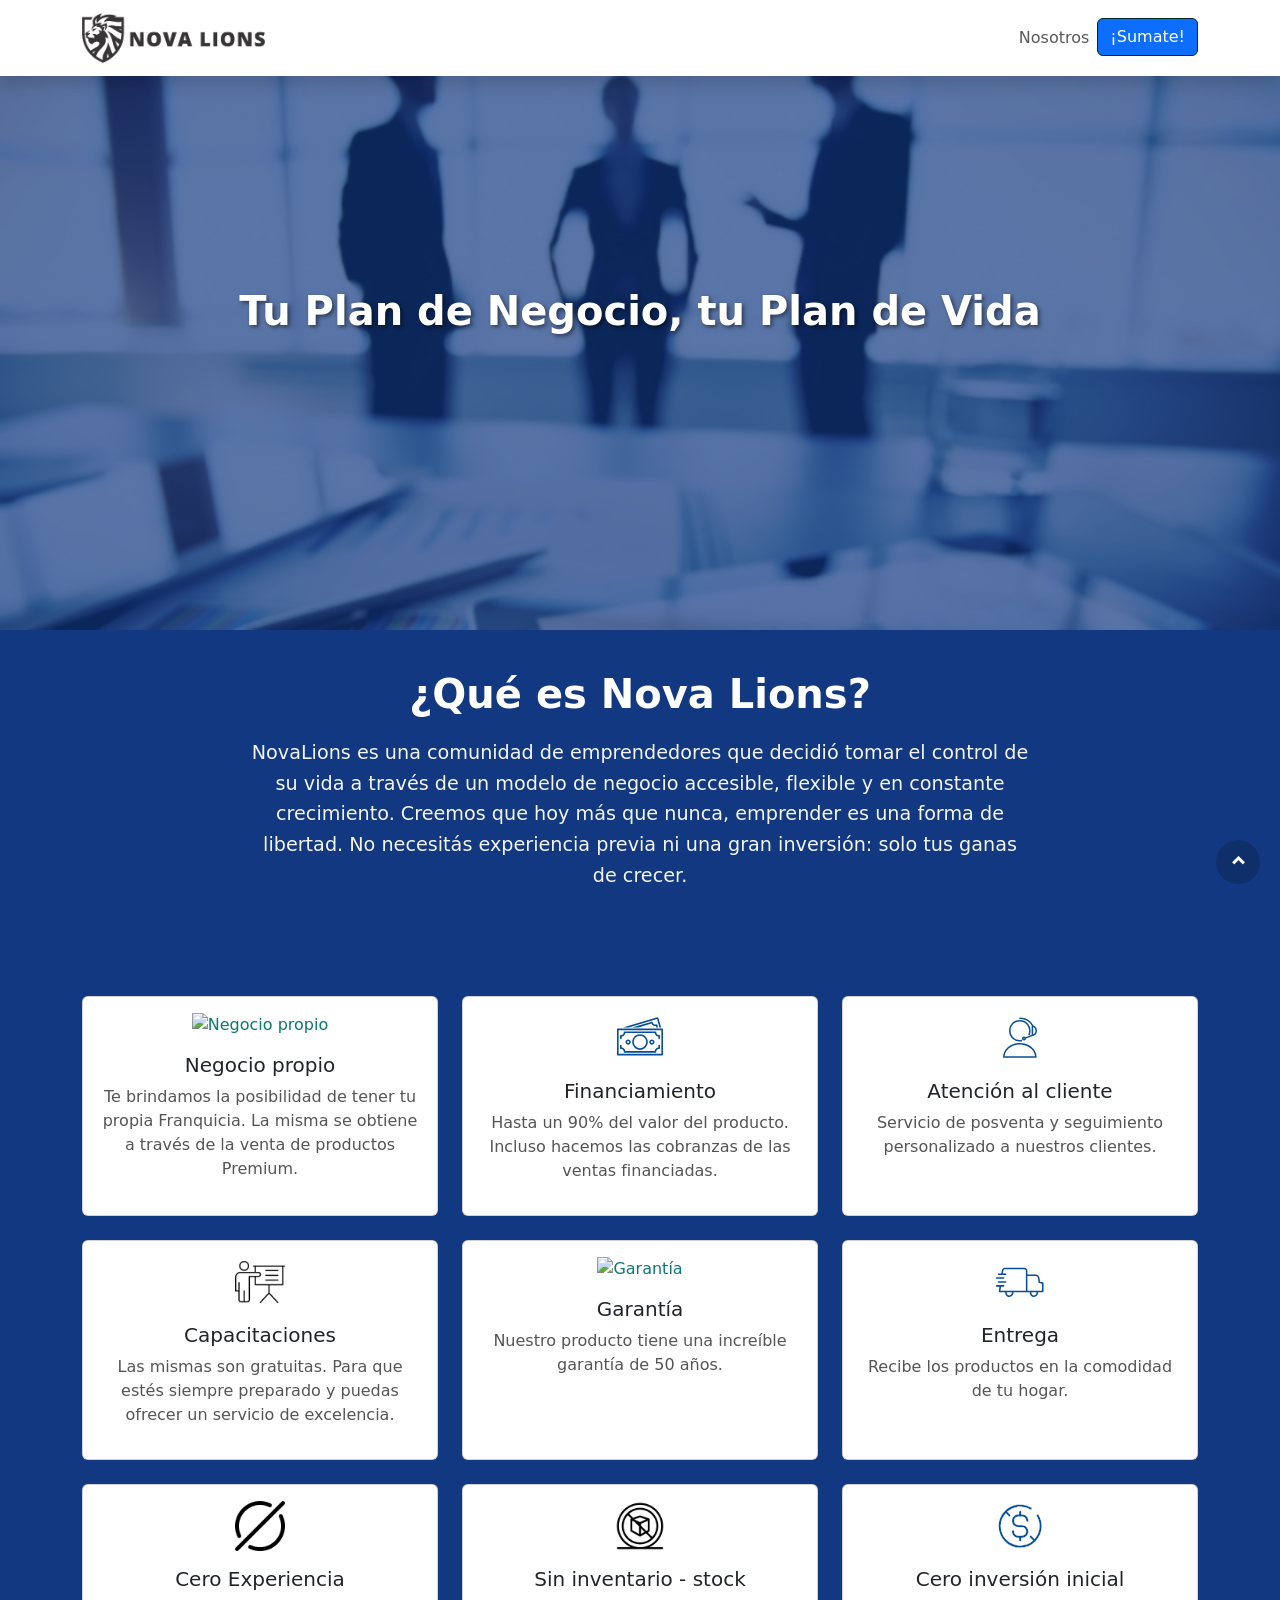
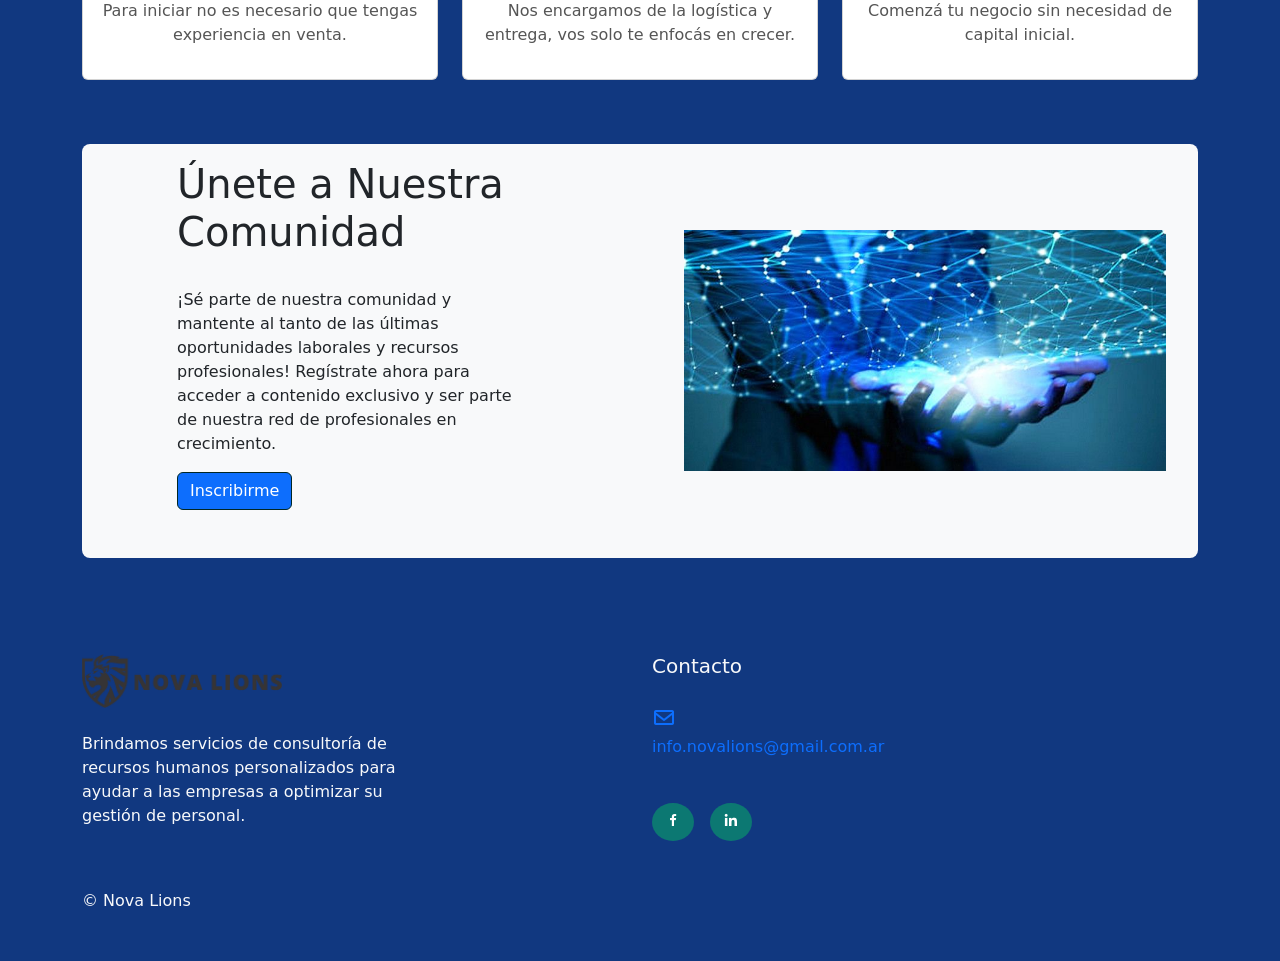
==== index.html @ 26b2f711 "corregimos errores" ====
<!DOCTYPE html>
<html lang="es">

<head>
    <meta charset="UTF-8">
    <meta name="viewport" content="width=device-width, initial-scale=1.0">
    <link rel="icon" type="image/x-icon" href="/img/pp.ico">
    <link rel="stylesheet" href="style.css">
    <link href="https://cdn.jsdelivr.net/npm/boxicons@2.1.1/css/boxicons.min.css" rel="stylesheet">
    <link href="https://cdn.jsdelivr.net/npm/bootstrap@5.0.2/dist/css/bootstrap.min.css" rel="stylesheet">
    <title>Nova Lions</title>
</head>

<body>
    <!-- Header -->
    <header class="masthead_index">
        <nav class="navbar navbar-expand-lg navbar-light shadow fixed-top">
            <div class="container">
                <a class="navbar-brand" href="#">
                    <img class="img_logo" src="/brand/logoNL.png" alt="Nova Lions Logo">
                </a>
                <button class="navbar-toggler" type="button" data-bs-toggle="collapse"
                    data-bs-target="#navbarResponsive">
                    <span class="navbar-toggler-icon"></span>
                </button>
                <div class="collapse navbar-collapse" id="navbarResponsive">
                    <ul class="navbar-nav ms-auto">
                        <li class="nav-item"><a class="nav-link" href="#nosotros">Nosotros</a></li>
                        <li class="nav-item "><a class="nav-l ink btn btn-primary" href="#contact">¡Sumate!</a></li>
                    </ul>
                </div>
            </div>
        </nav>
        <div class="container h-100">
            <div class="row h-100 align-items-center">
                <div class="col-12 text-center">
                    <h1 class="fw-bold">Tu Plan de Negocio, tu Plan de Vida</h1>
                </div>
            </div>
        </div>
    </header>

    <!-- Main Content -->
    <main>
        <!-- Sección informativa -->
   <section class="about-section">
    <div class="about-container">
      <h2>¿Qué es Nova Lions?</h2>
      <p>NovaLions es una comunidad de emprendedores que decidió tomar el control de su vida a través de un modelo de negocio accesible, flexible y en constante crecimiento. Creemos que hoy más que nunca, emprender es una forma de libertad. No necesitás experiencia previa ni una gran inversión: solo tus ganas de crecer.</p>
    </div>
  </section>

        <!-- Sección de 9 Cards -->
        <section id="cards" class="container py-5">
            <div class="row row-cols-1 row-cols-md-2 row-cols-lg-3 g-4">
                <!-- Card 1 -->
                <div class="col">
                    <div class="card h-100 text-center p-3">
                        <div class="card-icon mb-3">
                            <img src="/brand/icons/dueño_negocio.png" alt="Negocio propio" width="50" height="50">
                        </div>
                        <h3 class="card-title h5">Negocio propio</h3>
                        <p class="card-description">Te brindamos la posibilidad de tener tu propia Franquicia. La misma
                            se obtiene a través de la venta de productos Premium.</p>
                    </div>
                </div>
                <!-- Card 2 -->
                <div class="col">
                    <div class="card h-100 text-center p-3">
                        <div class="card-icon mb-3">
                            <img src="/brand/icons/financiamiento.svg" alt="Financiamiento" width="50" height="50">
                        </div>
                        <h3 class="card-title h5">Financiamiento</h3>
                        <p class="card-description">Hasta un 90% del valor del producto. Incluso hacemos las cobranzas
                            de las ventas financiadas.</p>
                    </div>
                </div>
                <!-- Card 3 -->
                <div class="col">
                    <div class="card h-100 text-center p-3">
                        <div class="card-icon mb-3">
                            <img src="/brand/icons/atencion_cliente.svg" alt="Atención al cliente" width="50"
                                height="50">
                        </div>
                        <h3 class="card-title h5">Atención al cliente</h3>
                        <p class="card-description">Servicio de posventa y seguimiento personalizado a nuestros
                            clientes.</p>
                    </div>
                </div>
                <!-- Card 4 -->
                <div class="col">
                    <div class="card h-100 text-center p-3">
                        <div class="card-icon mb-3">
                            <img src="/brand/icons/capacitaciones.png" alt="Capacitaciones" width="50" height="50">
                        </div>
                        <h3 class="card-title h5">Capacitaciones</h3>
                        <p class="card-description">Las mismas son gratuitas. Para que estés siempre preparado y puedas
                            ofrecer un servicio de excelencia.</p>
                    </div>
                </div>
                <!-- Card 5 -->
                <div class="col">
                    <div class="card h-100 text-center p-3">
                        <div class="card-icon mb-3">
                            <img src="/brand/icons/garantia.png" alt="Garantía" width="50" height="50">
                        </div>
                        <h3 class="card-title h5">Garantía</h3>
                        <p class="card-description">Nuestro producto tiene una increíble garantía de 50 años.</p>
                    </div>
                </div>
                <!-- Card 6 -->
                <div class="col">
                    <div class="card h-100 text-center p-3">
                        <div class="card-icon mb-3">
                            <img src="/brand/icons/entrega_cliente.svg" alt="Entrega" width="50" height="50">
                        </div>
                        <h3 class="card-title h5">Entrega</h3>
                        <p class="card-description">Recibe los productos en la comodidad de tu hogar.</p>
                    </div>
                </div>
                <!-- Card 7 -->
                <div class="col">
                    <div class="card h-100 text-center p-3">
                        <div class="card-icon mb-3">
                            <img src="/brand/icons/cero_experiencia.png" alt="Cero Experiencia" width="50" height="50">
                        </div>
                        <h3 class="card-title h5">Cero Experiencia</h3>
                        <p class="card-description">Para iniciar no es necesario que tengas experiencia en venta.</p>
                    </div>
                </div>
                <!-- Card 8 -->
                <div class="col">
                    <div class="card h-100 text-center p-3">
                        <div class="card-icon mb-3">
                            <img src="/brand/icons/cero_inventario.png" alt="Sin inventario - stock" width="50"
                                height="50">
                        </div>
                        <h3 class="card-title h5">Sin inventario - stock</h3>
                        <p class="card-description">Nos encargamos de la logística y entrega, vos solo te enfocás en
                            crecer.</p>
                    </div>
                </div>
                <!-- Card 9 -->
                <div class="col">
                    <div class="card h-100 text-center p-3">
                        <div class="card-icon mb-3">
                            <img src="/brand/icons/cero_inversion.svg" alt="Cero inversión inicial" width="50"
                                height="50">
                        </div>
                        <h3 class="card-title h5">Cero inversión inicial</h3>
                        <p class="card-description">Comenzá tu negocio sin necesidad de capital inicial.</p>
                    </div>
                </div>
            </div>
        </section>

        <!-- Sección Candidatos -->
        <section id="candidatos" class="container pt-3 mb-1 mb-md-3 mb-lg-4">
            <div class="bg-light rounded-3 overflow-hidden">
                <div class="row align-items-center">
                    <div class="col-xl-4 col-md-5 offset-lg-1">
                        <div class="pt-3 pb-3 pb-md-5 px-4 px-lg-0 text-center text-md-start">
                            <h2 class="h1 pb-3 pb-sm-4">Únete a Nuestra Comunidad</h2>
                            <p class="mb-3">¡Sé parte de nuestra comunidad y mantente al tanto de las últimas
                                oportunidades laborales y recursos profesionales! Regístrate ahora para acceder a
                                contenido exclusivo y ser parte de nuestra red de profesionales en crecimiento.</p>
                            <a href="candidatos.html" class="btn btn-primary">Inscribirme</a>
                        </div>
                    </div>
                    <div class="col-lg-6 col-md-7 offset-xl-1">
                        <div
                            class="position-relative d-flex flex-column align-items-center justify-content-center h-100">
                            <img src="/brand/hero.jpg" class="pt-3 pt-lg-0 img-fluid" width="482" alt="Illustration">
                        </div>
                    </div>
                </div>
            </div>
        </section>


    </main>

    <!-- Footer -->
    <footer class="footer py-5">
        <div class="container pt-2 pt-sm-4">
            <div class="row">
                <div class="col-md-6 col-lg-5 col-xl-4 pb-2 pb-sm-3 pb-md-0 mb-4 mb-md-0">
                    <div class="navbar-brand text-light p-0 me-0 mb-3 mb-lg-4">
                        <img src="/brand/logoNL.png" width="200" alt="People Pro Logo">
                    </div>
                    <p class="text-light mb-0">Brindamos servicios de consultoría de recursos humanos personalizados
                        para ayudar a las empresas a optimizar su gestión de personal.</p>
                </div>
                <div class="col-md-6 col-xxl-5 offset-lg-1 offset-xl-2 offset-xxl-3">
                    <div class="row row-cols-1 row-cols-sm-2">
                        <div class="col pb-2 pb-sm-0 mb-4 mb-sm-0">
                            <h3 id="contact" class="h5 pb-1 pb-sm-2 pb-lg-3 text-light">Contacto</h3>
                            <ul class="nav flex-column mb-3">
                                <li>
                                    <a href="mailto:contact@peoplepro.com.ar"
                                        class="nav-link fs-lg fw-normal px-0 py-1">
                                        <i class="bx bx-envelope fs-4 me-2"></i>
                                        info.novalions@gmail.com.ar
                                    </a>
                                </li>
                            </ul>
                            <div class="d-flex pt-2 pt-sm-3 pt-md-4">
                                <a href="https://www.instagram.com/peopleprohr/"
                                    class="btn btn-icon btn-social-media rounded-circle me-3">
                                    <i class="bx bxl-facebook"></i>
                                </a>
                                <a href="#" class="btn btn-icon btn-social-media rounded-circle me-3">
                                    <i class="bx bxl-linkedin"></i>
                                </a>
                            </div>
                        </div>
                    </div>
                </div>
            </div>
            <p class="nav d-block fs-sm pt-5 mb-0">
                <span class="text-light opacity-60">&copy; Nova Lions</span>
            </p>
        </div>
    </footer>

    <!-- Scripts -->
    <script src="https://cdn.jsdelivr.net/npm/bootstrap@5.0.2/dist/js/bootstrap.bundle.min.js"></script>
    <script src="/js/scroll-top-button.js"></script>

    <!-- Back to top button -->
    <a href="#top" class="btn-scroll-top" data-scroll>
        <span class="btn-scroll-top-tooltip text-muted fs-sm me-2">Top</span>
        <i class="btn-scroll-top-icon bx bx-chevron-up"></i>
    </a>
</body>

</html>
---- style.css ----
html, body {
  background-color: #113880 !important;
}

.navbar {
  background-color: #ffffff;
}

.img_logo {
  height: 50px;
}

.masthead_index {
  height: 70vh;
  min-height: 500px;
  color: white;
  background-image: url('/brand/hero_v2.jpg'); /* Ruta de tu imagen de fondo */
  background-size: cover;
  background-position: top;
  background-repeat: no-repeat;
  position: relative; /* Necesario para el pseudo-elemento */
}

/* Superposición oscura */
.masthead_index::before {
  content: "";
  position: absolute;
  top: 0;
  left: 0;
  width: 100%;
  height: 100%;
  background-color: #113880b0; /* Negro con 50% de opacidad */
  
}

/* Asegurar que el contenido esté por encima de la superposición */
.masthead_index .container {
  position: relative;
  z-index: 1; /* Coloca el contenido por encima de la superposición */
}

/* Ajustar el color del texto para que resalte más */
.masthead_index h1 {
  color: white;
  text-shadow: 2px 2px 4px rgba(0, 0, 0, 0.5); /* Sombra para mejorar la legibilidad */
}


/* Estilos para la sección "¿Qué es Nova Lions?" */
.about-section {
  background-color: #113880; /* Fondo azul oscuro */
  padding: 30px 0; /* Espaciado interno */
  color: white; /* Color del texto */
}

.about-container {
  max-width: 800px; /* Ancho máximo del contenedor */
  margin: 0 auto; /* Centrar el contenedor */
  padding: 10px;
  text-align: center; /* Texto centrado */
}

.about-container h2 {
  font-size: 2.5rem; /* Tamaño del título */
  font-weight: bold; /* Negrita */
  margin-bottom: 20px; /* Espacio debajo del título */
  color: #ffffff; /* Color dorado para el título */
}

.about-container p {
  font-size: 1.2rem; /* Tamaño del párrafo */
  line-height: 1.6; /* Espaciado entre líneas */
  color: #F5F5F5; /* Color gris claro para el texto */
}

/* Efecto hover para resaltar la sección */
.about-section:hover {
  background-color: #0a214d; /* Cambio de color al pasar el mouse */
  transition: background-color 0.3s ease; /* Transición suave */
}






.bg-color-page {
  background-color: #002725;
}

/* Estilos adicionales para las cards */
.card {
  border: 1px solid #ddd;
  border-radius: 10px;
  transition: transform 0.3s ease, box-shadow 0.3s ease;
}

.card:hover {
  transform: translateY(-5px);
  box-shadow: 0 4px 8px rgba(0, 0, 0, 0.1);
}

.card-icon {
  color: #0C7872; /* Color del ícono */
}

.card-title {
  color: #113880; /* Color del título */
  font-weight: bold;
}

.card-description {
  color: #555; /* Color del texto */
}


.btn-primary {
  color: #fff;
  border-color: #002725 !important;
}

.btn-primary:focus, .btn-primary.focus {
  outline: 0;
  box-shadow: 0 0 5px #002725 !important;
}

@media (max-width: 500px) {
  .img_logo {
      height: 40px;
  }
}

.iframe-container {
  position: relative;
  width: 100%;
  height: 0;
  padding-bottom: 120.0%;
  overflow: hidden;
}

.iframe-container iframe {
  position: absolute;
  top: 0;
  left: 0;
  width: 100%;
  height: 100%;
  border: 0;
}

.btn-social-media {
  background-color: #0C7872 !important;
  color: #fff !important;
}

.btn-scroll-top {
  --si-btn-scroll-top-size: 2.75rem;
  --si-btn-scroll-top-border-radius: 50%;
  --si-btn-scroll-top-color: #fff;
  --si-btn-scroll-top-hover-color: #fff;
  --si-btn-scroll-top-bg: rgba(11, 15, 25, 0.2);
  --si-btn-scroll-top-hover-bg: rgba(11, 15, 25, 0.4);
  --si-btn-scroll-top-icon-size: 1.5rem;
  position: fixed;
  display: flex;
  align-items: center;
  justify-content: center;
  right: 1.25rem;
  bottom: 1rem;
  width: var(--si-btn-scroll-top-size);
  height: var(--si-btn-scroll-top-size);
  transition: bottom 400ms cubic-bezier(0.68, -0.55, 0.265, 1.55), opacity 0.3s, background-color 0.25s ease-in-out;
  border-radius: var(--si-btn-scroll-top-border-radius);
  background-color: var(--si-btn-scroll-top-bg);
  color: var(--si-btn-scroll-top-color);
  text-decoration: none;
  opacity: 1;
  z-index: 1030;
}

.btn-scroll-top > .btn-scroll-top-icon {
  font-size: var(--si-btn-scroll-top-icon-size);
  font-weight: bold;
}

.btn-scroll-top .btn-scroll-top-tooltip {
  position: absolute;
  top: 50%;
  right: 100%;
  transform: translateY(-50%);
  transition: opacity 0.25s ease-in-out, visibility 0.25s ease-in-out;
  visibility: hidden;
  opacity: 0;
}

.btn-scroll-top:hover {
  background-color: var(--si-btn-scroll-top-hover-bg);
  color: var(--si-btn-scroll-top-hover-color);
}

@media (max-width: 499.98px) {
  .btn-scroll-top {
      width: calc(var(--si-btn-scroll-top-size) * 0.8);
      height: calc(var(--si-btn-scroll-top-size) * 0.8);
      right: 1rem;
  }
  .btn-scroll-top.show {
      bottom: 1rem;
  }
}
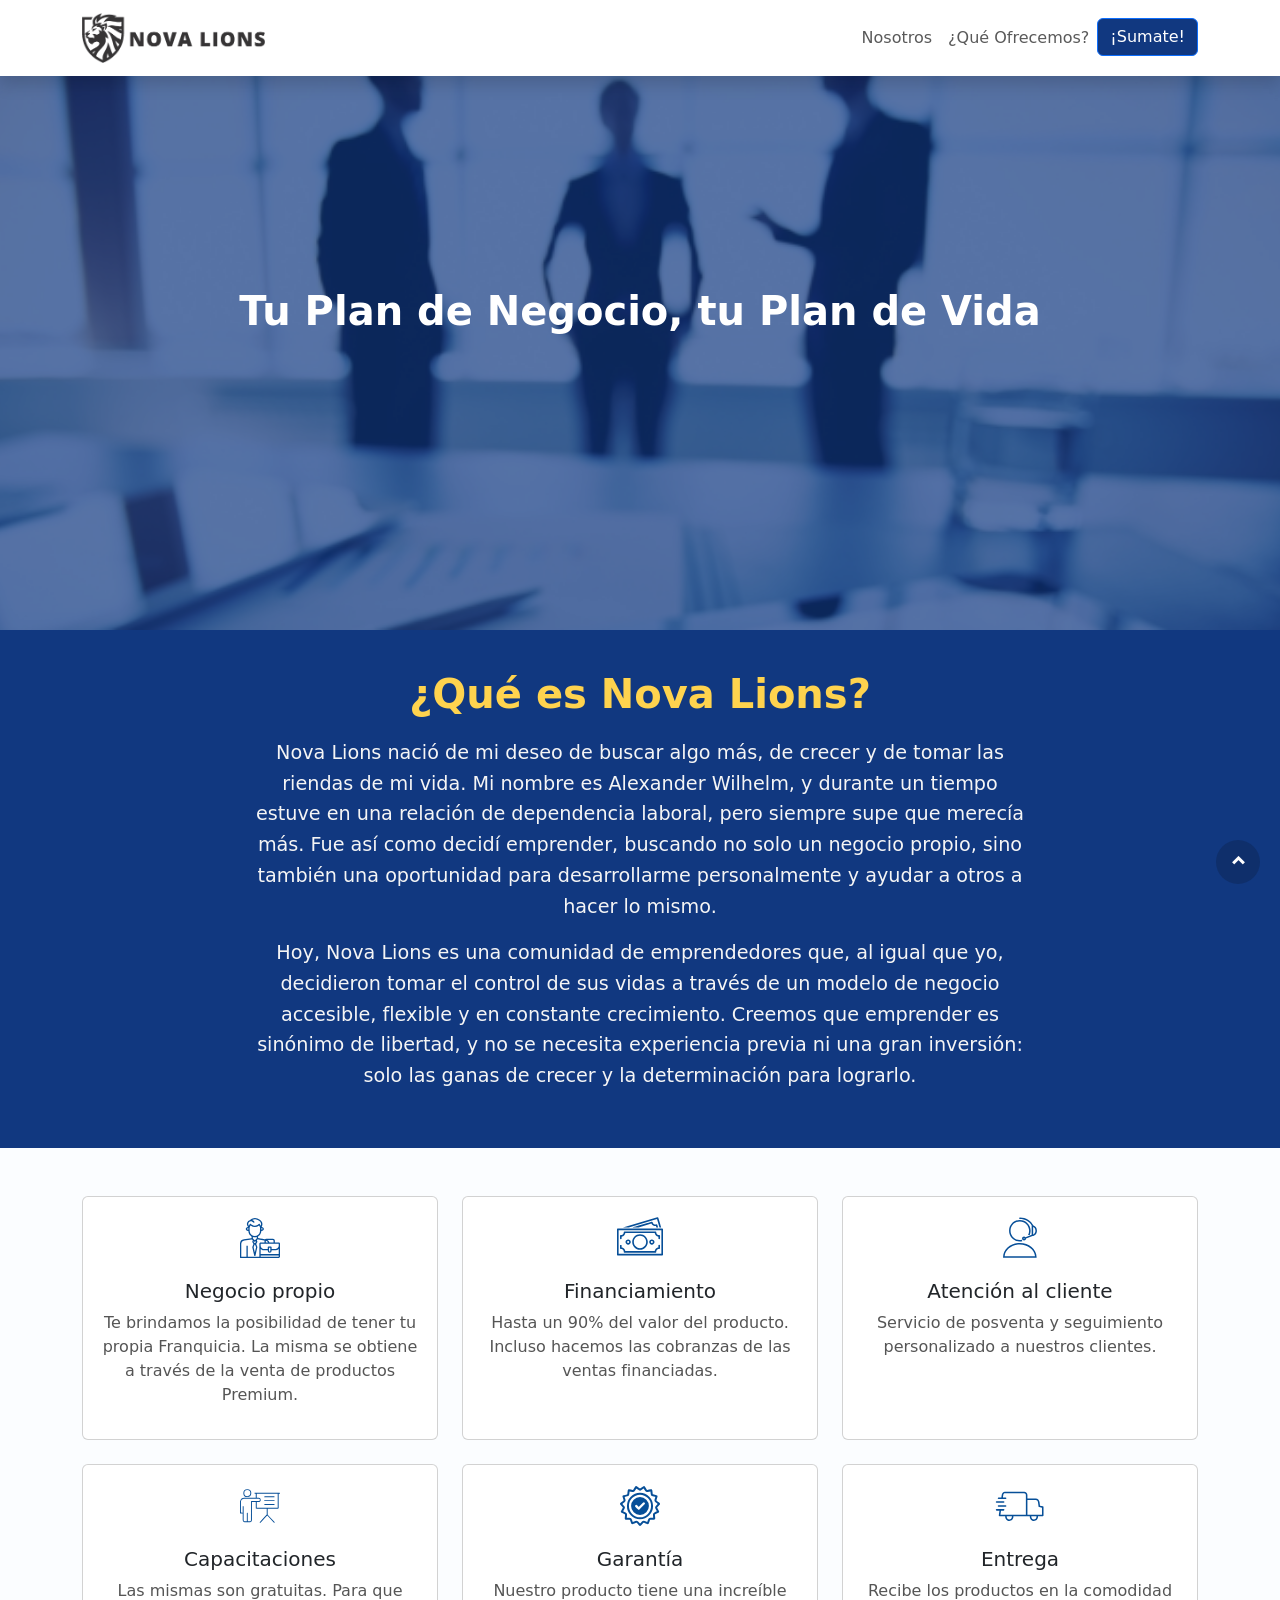
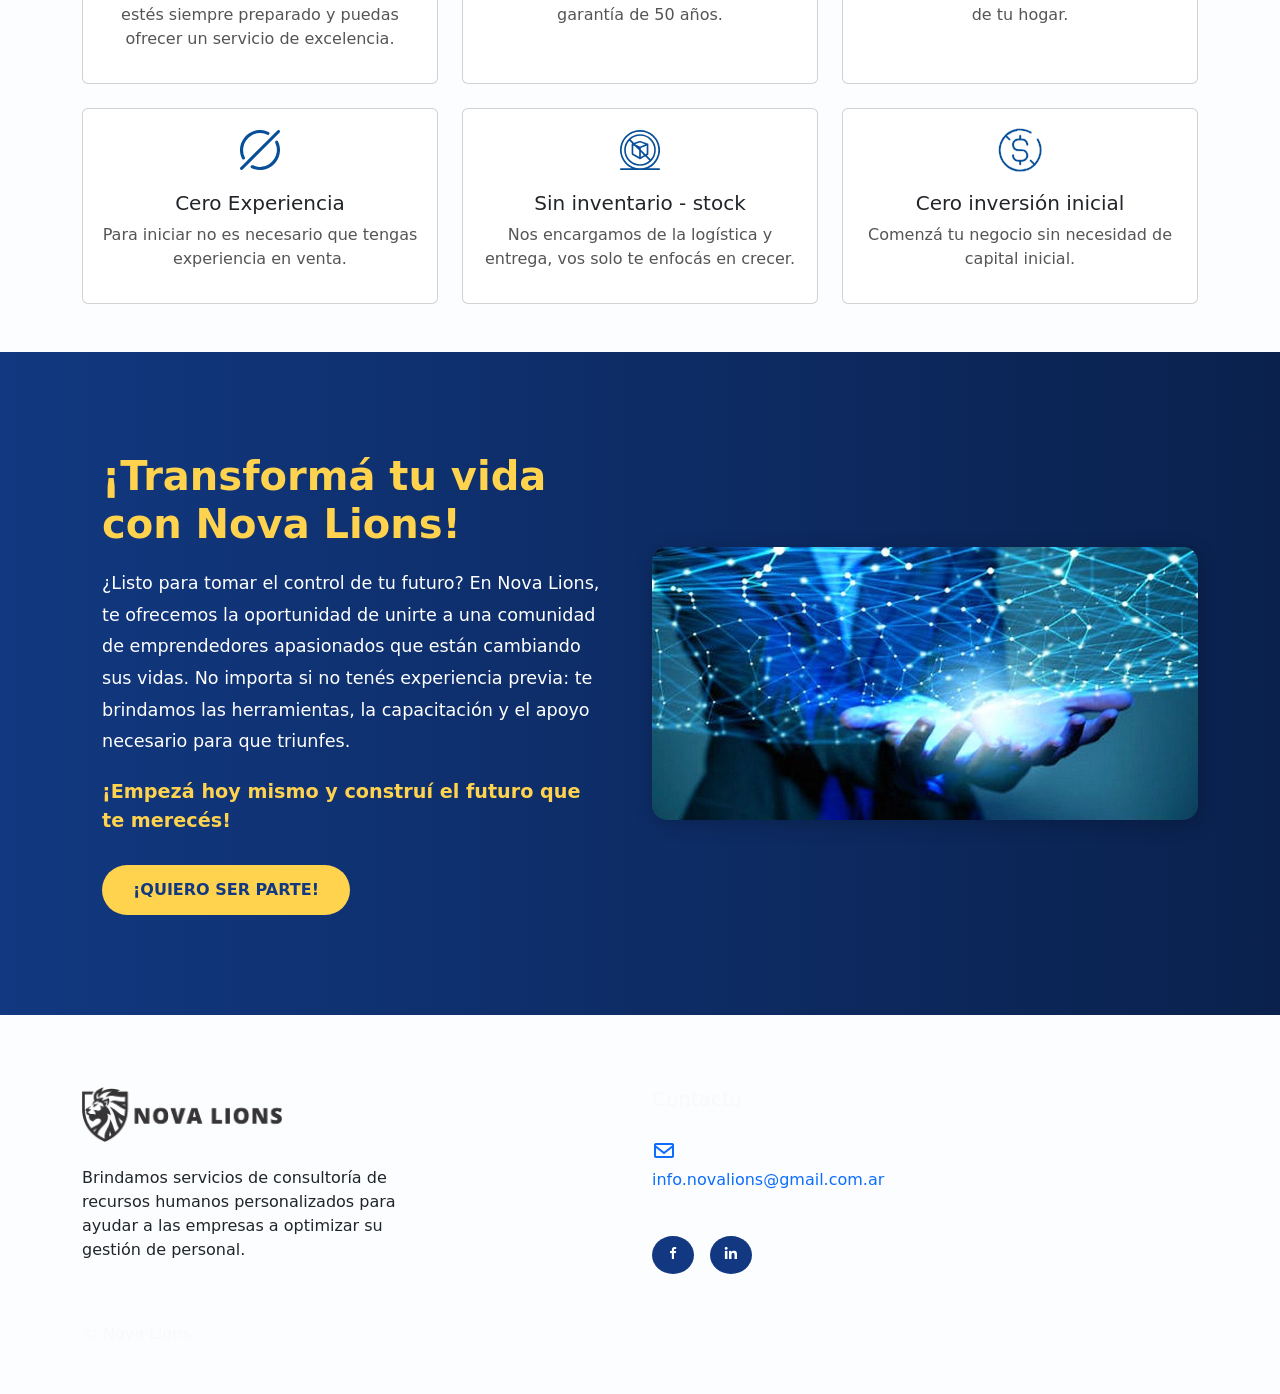
==== commit bfe92082: "corregimos iconos y codigo" ====
--- a/index.html
+++ b/index.html
@@ -4,7 +4,7 @@
 <head>
     <meta charset="UTF-8">
     <meta name="viewport" content="width=device-width, initial-scale=1.0">
-    <link rel="icon" type="image/x-icon" href="/img/pp.ico">
+    <link rel="icon" type="image/x-icon" href="brand/novalions.ico">
     <link rel="stylesheet" href="style.css">
     <link href="https://cdn.jsdelivr.net/npm/boxicons@2.1.1/css/boxicons.min.css" rel="stylesheet">
     <link href="https://cdn.jsdelivr.net/npm/bootstrap@5.0.2/dist/css/bootstrap.min.css" rel="stylesheet">
@@ -17,7 +17,7 @@
         <nav class="navbar navbar-expand-lg navbar-light shadow fixed-top">
             <div class="container">
                 <a class="navbar-brand" href="#">
-                    <img class="img_logo" src="/brand/logoNL.png" alt="Nova Lions Logo">
+                    <img class="img_logo" src="brand/logoNL.png" alt="Nova Lions Logo">
                 </a>
                 <button class="navbar-toggler" type="button" data-bs-toggle="collapse"
                     data-bs-target="#navbarResponsive">
@@ -26,7 +26,8 @@
                 <div class="collapse navbar-collapse" id="navbarResponsive">
                     <ul class="navbar-nav ms-auto">
                         <li class="nav-item"><a class="nav-link" href="#nosotros">Nosotros</a></li>
-                        <li class="nav-item "><a class="nav-l ink btn btn-primary" href="#contact">¡Sumate!</a></li>
+                        <li class="nav-item"><a class="nav-link" href="#cards">¿Qué Ofrecemos?</a></li>
+                        <li class="nav-item "><a class="nav-l ink btn btn-primary" href="#candidatos">¡Sumate!</a></li>
                     </ul>
                 </div>
             </div>
@@ -43,12 +44,19 @@
     <!-- Main Content -->
     <main>
         <!-- Sección informativa -->
-   <section class="about-section">
-    <div class="about-container">
-      <h2>¿Qué es Nova Lions?</h2>
-      <p>NovaLions es una comunidad de emprendedores que decidió tomar el control de su vida a través de un modelo de negocio accesible, flexible y en constante crecimiento. Creemos que hoy más que nunca, emprender es una forma de libertad. No necesitás experiencia previa ni una gran inversión: solo tus ganas de crecer.</p>
-    </div>
-  </section>
+        <section id="nosotros" class="about-section">
+            <div class="about-container">
+                <h2>¿Qué es Nova Lions?</h2>
+                <p>Nova Lions nació de mi deseo de buscar algo más, de crecer y de tomar las riendas de mi vida. Mi
+                    nombre es Alexander Wilhelm, y durante un tiempo estuve en una relación de dependencia laboral, pero
+                    siempre supe que merecía más. Fue así como decidí emprender, buscando no solo un negocio propio,
+                    sino también una oportunidad para desarrollarme personalmente y ayudar a otros a hacer lo mismo.</p>
+                <p>Hoy, Nova Lions es una comunidad de emprendedores que, al igual que yo, decidieron tomar el control
+                    de sus vidas a través de un modelo de negocio accesible, flexible y en constante crecimiento.
+                    Creemos que emprender es sinónimo de libertad, y no se necesita experiencia previa ni una gran
+                    inversión: solo las ganas de crecer y la determinación para lograrlo.</p>
+            </div>
+        </section>
 
         <!-- Sección de 9 Cards -->
         <section id="cards" class="container py-5">
@@ -57,7 +65,7 @@
                 <div class="col">
                     <div class="card h-100 text-center p-3">
                         <div class="card-icon mb-3">
-                            <img src="/brand/icons/dueño_negocio.png" alt="Negocio propio" width="50" height="50">
+                            <img src="brand/icons/dueño_negocio.svg" alt="Negocio propio" width="50" height="50">
                         </div>
                         <h3 class="card-title h5">Negocio propio</h3>
                         <p class="card-description">Te brindamos la posibilidad de tener tu propia Franquicia. La misma
@@ -68,7 +76,7 @@
                 <div class="col">
                     <div class="card h-100 text-center p-3">
                         <div class="card-icon mb-3">
-                            <img src="/brand/icons/financiamiento.svg" alt="Financiamiento" width="50" height="50">
+                            <img src="brand/icons/financiamiento.svg" alt="Financiamiento" width="50" height="50">
                         </div>
                         <h3 class="card-title h5">Financiamiento</h3>
                         <p class="card-description">Hasta un 90% del valor del producto. Incluso hacemos las cobranzas
@@ -79,7 +87,7 @@
                 <div class="col">
                     <div class="card h-100 text-center p-3">
                         <div class="card-icon mb-3">
-                            <img src="/brand/icons/atencion_cliente.svg" alt="Atención al cliente" width="50"
+                            <img src="brand/icons/atencion_cliente.svg" alt="Atención al cliente" width="50"
                                 height="50">
                         </div>
                         <h3 class="card-title h5">Atención al cliente</h3>
@@ -91,7 +99,7 @@
                 <div class="col">
                     <div class="card h-100 text-center p-3">
                         <div class="card-icon mb-3">
-                            <img src="/brand/icons/capacitaciones.png" alt="Capacitaciones" width="50" height="50">
+                            <img src="brand/icons/capacitaciones.svg" alt="Capacitaciones" width="50" height="50">
                         </div>
                         <h3 class="card-title h5">Capacitaciones</h3>
                         <p class="card-description">Las mismas son gratuitas. Para que estés siempre preparado y puedas
@@ -102,7 +110,7 @@
                 <div class="col">
                     <div class="card h-100 text-center p-3">
                         <div class="card-icon mb-3">
-                            <img src="/brand/icons/garantia.png" alt="Garantía" width="50" height="50">
+                            <img src="brand/icons/garantia.svg" alt="Garantía" width="50" height="50">
                         </div>
                         <h3 class="card-title h5">Garantía</h3>
                         <p class="card-description">Nuestro producto tiene una increíble garantía de 50 años.</p>
@@ -112,7 +120,7 @@
                 <div class="col">
                     <div class="card h-100 text-center p-3">
                         <div class="card-icon mb-3">
-                            <img src="/brand/icons/entrega_cliente.svg" alt="Entrega" width="50" height="50">
+                            <img src="brand/icons/entrega_cliente.svg" alt="Entrega" width="50" height="50">
                         </div>
                         <h3 class="card-title h5">Entrega</h3>
                         <p class="card-description">Recibe los productos en la comodidad de tu hogar.</p>
@@ -122,7 +130,7 @@
                 <div class="col">
                     <div class="card h-100 text-center p-3">
                         <div class="card-icon mb-3">
-                            <img src="/brand/icons/cero_experiencia.png" alt="Cero Experiencia" width="50" height="50">
+                            <img src="brand/icons/cero_experiencia.svg" alt="Cero Experiencia" width="50" height="50">
                         </div>
                         <h3 class="card-title h5">Cero Experiencia</h3>
                         <p class="card-description">Para iniciar no es necesario que tengas experiencia en venta.</p>
@@ -132,7 +140,7 @@
                 <div class="col">
                     <div class="card h-100 text-center p-3">
                         <div class="card-icon mb-3">
-                            <img src="/brand/icons/cero_inventario.png" alt="Sin inventario - stock" width="50"
+                            <img src="brand/icons/cero_inventario.svg" alt="Sin inventario - stock" width="50"
                                 height="50">
                         </div>
                         <h3 class="card-title h5">Sin inventario - stock</h3>
@@ -144,7 +152,7 @@
                 <div class="col">
                     <div class="card h-100 text-center p-3">
                         <div class="card-icon mb-3">
-                            <img src="/brand/icons/cero_inversion.svg" alt="Cero inversión inicial" width="50"
+                            <img src="brand/icons/cero_inversion.svg" alt="Cero inversión inicial" width="50"
                                 height="50">
                         </div>
                         <h3 class="card-title h5">Cero inversión inicial</h3>
@@ -155,27 +163,31 @@
         </section>
 
         <!-- Sección Candidatos -->
-        <section id="candidatos" class="container pt-3 mb-1 mb-md-3 mb-lg-4">
-            <div class="bg-light rounded-3 overflow-hidden">
-                <div class="row align-items-center">
-                    <div class="col-xl-4 col-md-5 offset-lg-1">
-                        <div class="pt-3 pb-3 pb-md-5 px-4 px-lg-0 text-center text-md-start">
-                            <h2 class="h1 pb-3 pb-sm-4">Únete a Nuestra Comunidad</h2>
-                            <p class="mb-3">¡Sé parte de nuestra comunidad y mantente al tanto de las últimas
-                                oportunidades laborales y recursos profesionales! Regístrate ahora para acceder a
-                                contenido exclusivo y ser parte de nuestra red de profesionales en crecimiento.</p>
-                            <a href="candidatos.html" class="btn btn-primary">Inscribirme</a>
-                        </div>
-                    </div>
-                    <div class="col-lg-6 col-md-7 offset-xl-1">
-                        <div
-                            class="position-relative d-flex flex-column align-items-center justify-content-center h-100">
-                            <img src="/brand/hero.jpg" class="pt-3 pt-lg-0 img-fluid" width="482" alt="Illustration">
-                        </div>
-                    </div>
-                </div>
-            </div>
-        </section>
+<section id="candidatos" class="candidatos-section">
+    <div class="container">
+        <div class="row align-items-center">
+            <!-- Columna de Texto -->
+            <div class="col-lg-6 col-md-12 text-column">
+                <div class="text-content">
+                    <h2 class="section-title">¡Transformá tu vida con Nova Lions!</h2>
+                    <p class="section-description">
+                        ¿Listo para tomar el control de tu futuro? En Nova Lions, te ofrecemos la oportunidad de unirte a una comunidad de emprendedores apasionados que están cambiando sus vidas. No importa si no tenés experiencia previa: te brindamos las herramientas, la capacitación y el apoyo necesario para que triunfes.
+                    </p>
+                    <p class="section-highlight">
+                        ¡Empezá hoy mismo y construí el futuro que te merecés!
+                    </p>
+                    <a href="candidatos.html" class="btn btn-cta">¡Quiero ser parte!</a>
+                </div>
+            </div>
+            <!-- Columna de Imagen -->
+            <div class="col-lg-6 col-md-12 image-column">
+                <div class="image-wrapper">
+                    <img src="brand/hero.jpg" alt="Emprendedores Nova Lions" class="img-fluid">
+                </div>
+            </div>
+        </div>
+    </div>
+</section>
 
 
     </main>
@@ -186,9 +198,9 @@
             <div class="row">
                 <div class="col-md-6 col-lg-5 col-xl-4 pb-2 pb-sm-3 pb-md-0 mb-4 mb-md-0">
                     <div class="navbar-brand text-light p-0 me-0 mb-3 mb-lg-4">
-                        <img src="/brand/logoNL.png" width="200" alt="People Pro Logo">
-                    </div>
-                    <p class="text-light mb-0">Brindamos servicios de consultoría de recursos humanos personalizados
+                        <img src="brand/logoNL.png" width="200" alt="Nova Lions Logo">
+                    </div>
+                    <p class="text-dark mb-0">Brindamos servicios de consultoría de recursos humanos personalizados
                         para ayudar a las empresas a optimizar su gestión de personal.</p>
                 </div>
                 <div class="col-md-6 col-xxl-5 offset-lg-1 offset-xl-2 offset-xxl-3">
@@ -197,7 +209,7 @@
                             <h3 id="contact" class="h5 pb-1 pb-sm-2 pb-lg-3 text-light">Contacto</h3>
                             <ul class="nav flex-column mb-3">
                                 <li>
-                                    <a href="mailto:contact@peoplepro.com.ar"
+                                    <a href="mailto:info.novalions@gmail.com.ar"
                                         class="nav-link fs-lg fw-normal px-0 py-1">
                                         <i class="bx bx-envelope fs-4 me-2"></i>
                                         info.novalions@gmail.com.ar
@@ -205,7 +217,7 @@
                                 </li>
                             </ul>
                             <div class="d-flex pt-2 pt-sm-3 pt-md-4">
-                                <a href="https://www.instagram.com/peopleprohr/"
+                                <a href="https://www.instagram.com/royalprestige/"
                                     class="btn btn-icon btn-social-media rounded-circle me-3">
                                     <i class="bx bxl-facebook"></i>
                                 </a>
--- a/style.css
+++ b/style.css
@@ -1,5 +1,5 @@
 html, body {
-  background-color: #113880 !important;
+  background-color: #fbfdff !important;
 }
 
 .navbar {
@@ -9,15 +9,17 @@
 .img_logo {
   height: 50px;
 }
+
 
 .masthead_index {
   height: 70vh;
   min-height: 500px;
   color: white;
-  background-image: url('/brand/hero_v2.jpg'); /* Ruta de tu imagen de fondo */
+  background-image: url('brand/hero_v2.jpg'); /* Ruta de tu imagen de fondo */
   background-size: cover;
-  background-position: top;
+  background-position: center; /* Centra la imagen */
   background-repeat: no-repeat;
+  background-attachment: fixed; /* Fija la imagen de fondo */
   position: relative; /* Necesario para el pseudo-elemento */
 }
 
@@ -29,20 +31,14 @@
   left: 0;
   width: 100%;
   height: 100%;
-  background-color: #113880b0; /* Negro con 50% de opacidad */
-  
+  background-color: rgba(17, 56, 128, 0.7); /* Negro con 70% de opacidad */
+  z-index: 1; /* Asegura que esté por encima del fondo */
 }
 
 /* Asegurar que el contenido esté por encima de la superposición */
 .masthead_index .container {
   position: relative;
-  z-index: 1; /* Coloca el contenido por encima de la superposición */
-}
-
-/* Ajustar el color del texto para que resalte más */
-.masthead_index h1 {
-  color: white;
-  text-shadow: 2px 2px 4px rgba(0, 0, 0, 0.5); /* Sombra para mejorar la legibilidad */
+  z-index: 2; /* Coloca el contenido por encima de la superposición */
 }
 
 
@@ -51,7 +47,10 @@
   background-color: #113880; /* Fondo azul oscuro */
   padding: 30px 0; /* Espaciado interno */
   color: white; /* Color del texto */
-}
+  
+  
+}
+
 
 .about-container {
   max-width: 800px; /* Ancho máximo del contenedor */
@@ -64,7 +63,7 @@
   font-size: 2.5rem; /* Tamaño del título */
   font-weight: bold; /* Negrita */
   margin-bottom: 20px; /* Espacio debajo del título */
-  color: #ffffff; /* Color dorado para el título */
+  color: #ffd34e; /* Color dorado para el título */
 }
 
 .about-container p {
@@ -76,7 +75,7 @@
 /* Efecto hover para resaltar la sección */
 .about-section:hover {
   background-color: #0a214d; /* Cambio de color al pasar el mouse */
-  transition: background-color 0.3s ease; /* Transición suave */
+  transition: background-color 1s ease; /* Transición suave */
 }
 
 
@@ -93,11 +92,14 @@
   border: 1px solid #ddd;
   border-radius: 10px;
   transition: transform 0.3s ease, box-shadow 0.3s ease;
+  
 }
 
 .card:hover {
   transform: translateY(-5px);
   box-shadow: 0 4px 8px rgba(0, 0, 0, 0.1);
+  background-color: #11388025;
+  transition: 0.3s;
 }
 
 .card-icon {
@@ -116,12 +118,13 @@
 
 .btn-primary {
   color: #fff;
-  border-color: #002725 !important;
+  border-color: none;
+  background-color: #113880 !important;
 }
 
 .btn-primary:focus, .btn-primary.focus {
   outline: 0;
-  box-shadow: 0 0 5px #002725 !important;
+  box-shadow: 0 0 5px #000000fd !important;
 }
 
 @media (max-width: 500px) {
@@ -148,7 +151,7 @@
 }
 
 .btn-social-media {
-  background-color: #0C7872 !important;
+  background-color: #113880 !important;
   color: #fff !important;
 }
 
@@ -206,4 +209,66 @@
   .btn-scroll-top.show {
       bottom: 1rem;
   }
+}
+
+/* Estilos para la sección Candidatos */
+.candidatos-section {
+  background: linear-gradient(to right, #113880, #0a214d); /* Gradiente moderno */
+  padding: 80px 0; /* Más espacio */
+  color: #ffffff; /* Texto blanco */
+}
+
+.candidatos-section .text-content {
+  padding: 20px;
+  text-align: left;
+}
+
+.candidatos-section .section-title {
+  font-size: 2.5rem;
+  font-weight: bold;
+  margin-bottom: 20px;
+  color: #ffd34e; /* Título en dorado */
+}
+
+.candidatos-section .section-description {
+  font-size: 1.1rem;
+  line-height: 1.8;
+  margin-bottom: 20px;
+}
+
+.candidatos-section .section-highlight {
+  font-size: 1.2rem;
+  font-weight: bold;
+  color: #ffd34e; /* Texto destacado en dorado */
+  margin-bottom: 30px;
+}
+
+.candidatos-section .btn-cta {
+  background-color: #ffd34e; /* Botón dorado */
+  color: #113880; /* Texto azul oscuro */
+  font-weight: bold;
+  padding: 12px 30px;
+  border-radius: 50px; /* Bordes redondeados */
+  text-transform: uppercase;
+  transition: background-color 0.3s ease;
+}
+
+.candidatos-section .btn-cta:hover {
+  background-color: #e6b400; /* Cambio de color al hover */
+}
+
+.candidatos-section .image-wrapper {
+  border-radius: 15px; /* Bordes redondeados para la imagen */
+  overflow: hidden;
+  box-shadow: 0 4px 20px rgba(0, 0, 0, 0.2); /* Sombra para dar profundidad */
+}
+
+.candidatos-section .image-wrapper img {
+  width: 100%;
+  height: auto;
+  transition: transform 0.3s ease;
+}
+
+.candidatos-section .image-wrapper img:hover {
+  transform: scale(1.05); /* Efecto de zoom al pasar el mouse */
 }
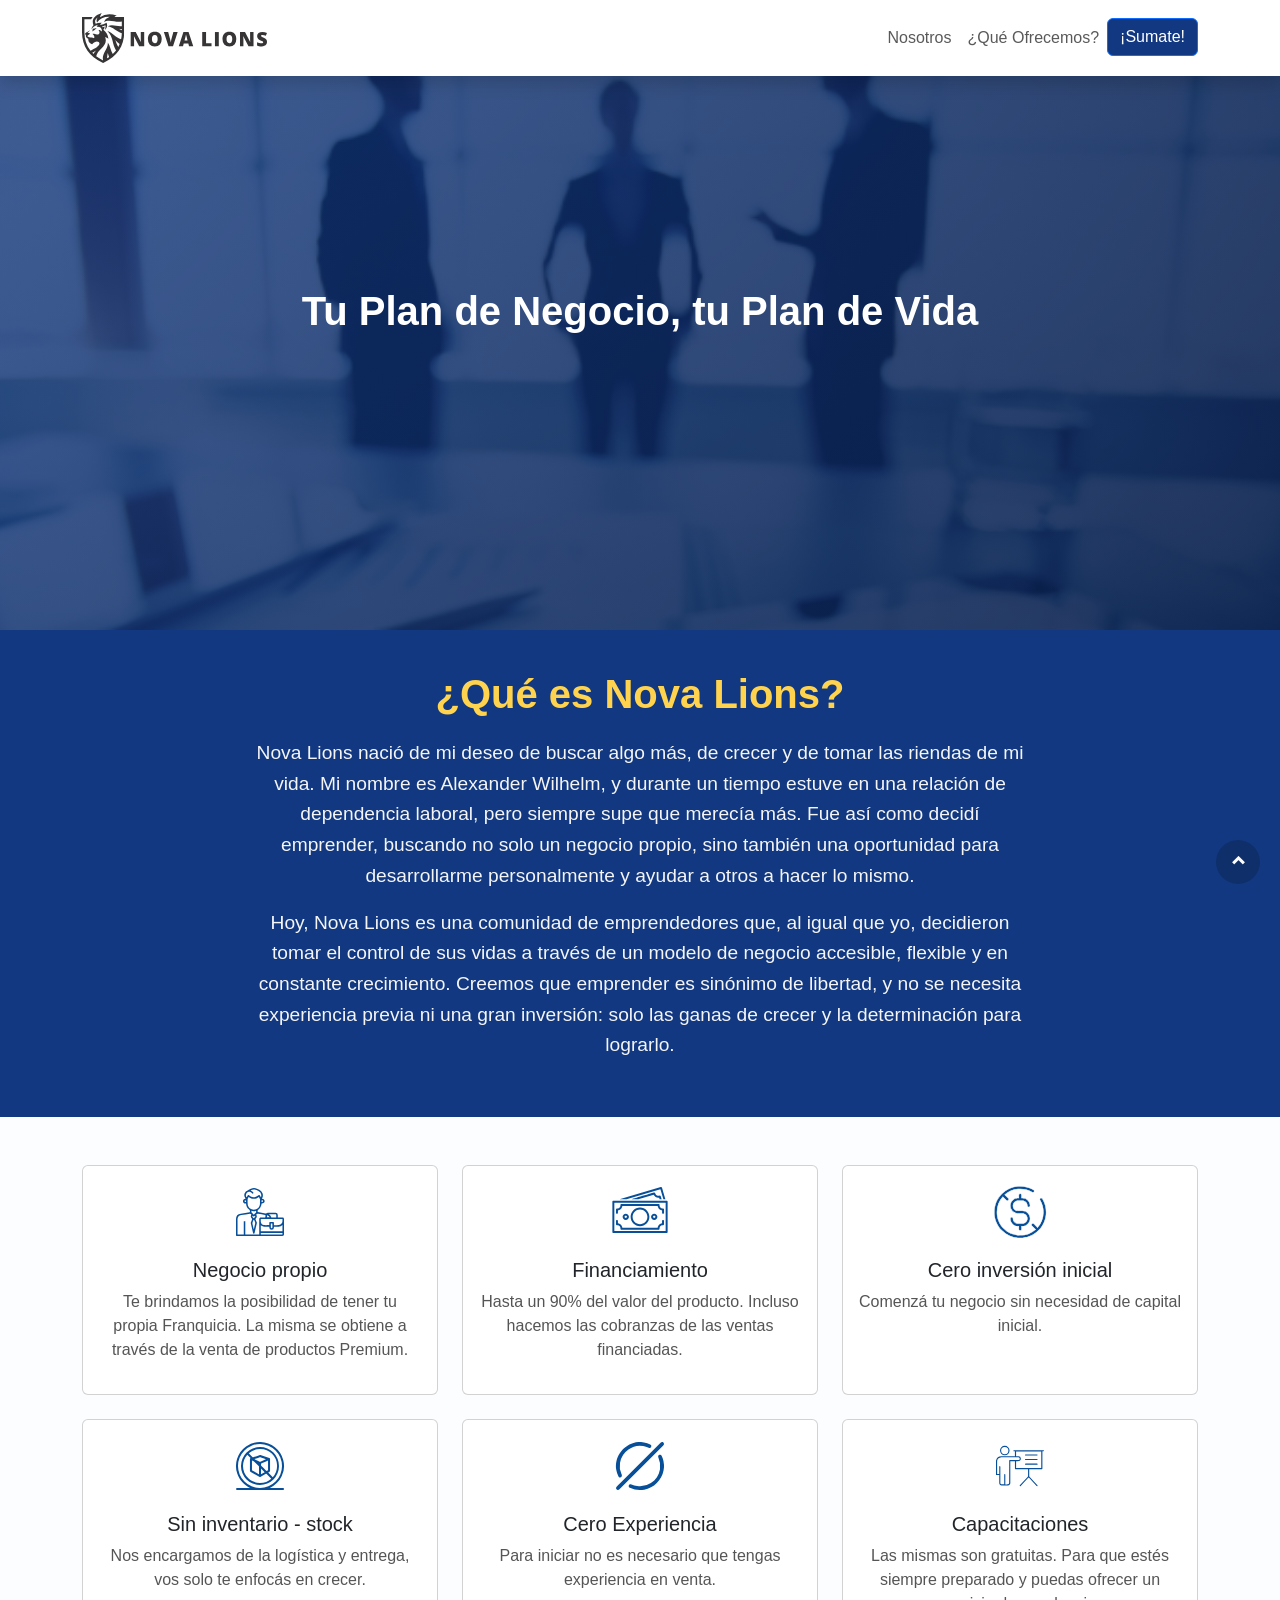
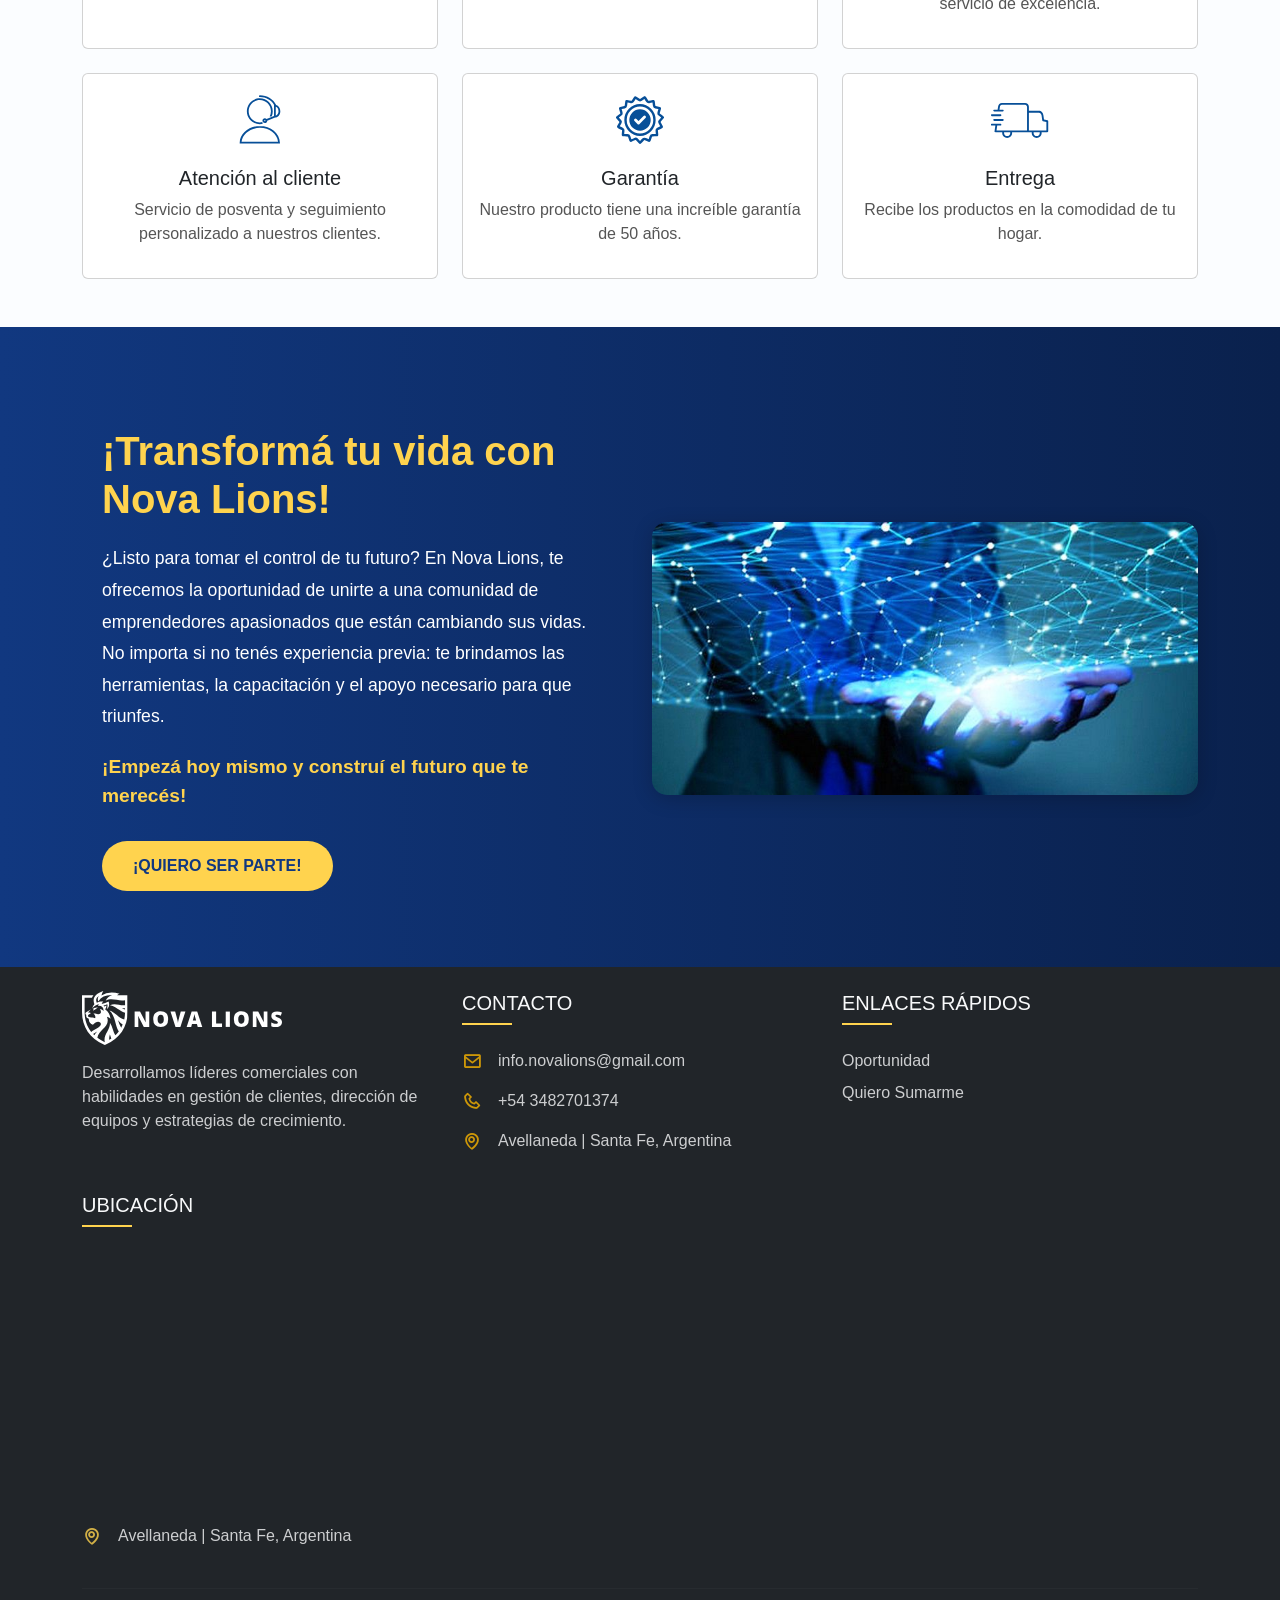
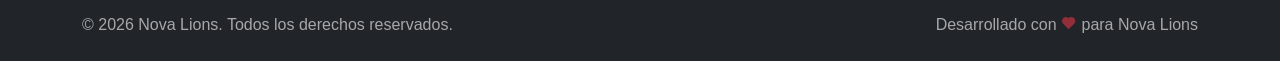
==== commit 9d27ae89: "corregimos logos, sections" ====
--- a/index.html
+++ b/index.html
@@ -4,20 +4,24 @@
 <head>
     <meta charset="UTF-8">
     <meta name="viewport" content="width=device-width, initial-scale=1.0">
+    <meta name="description"
+        content="Nova Lions - Desarrollamos emprendedores. Oportunidad de negocio propio con capacitación y apoyo continuo">
+
     <link rel="icon" type="image/x-icon" href="brand/novalions.ico">
     <link rel="stylesheet" href="style.css">
     <link href="https://cdn.jsdelivr.net/npm/boxicons@2.1.1/css/boxicons.min.css" rel="stylesheet">
     <link href="https://cdn.jsdelivr.net/npm/bootstrap@5.0.2/dist/css/bootstrap.min.css" rel="stylesheet">
+    <link rel="preload" href="https://fonts.googleapis.com/css2?family=Montserrat:wght@400;600;700&display=swap"
+        as="style">
     <title>Nova Lions</title>
 </head>
 
 <body>
-    <!-- Header -->
     <header class="masthead_index">
         <nav class="navbar navbar-expand-lg navbar-light shadow fixed-top">
             <div class="container">
                 <a class="navbar-brand" href="#">
-                    <img class="img_logo" src="brand/logoNL.png" alt="Nova Lions Logo">
+                    <img class="img_logo" src="brand/logo_nl_black.svg" alt="Nova Lions Logo">
                 </a>
                 <button class="navbar-toggler" type="button" data-bs-toggle="collapse"
                     data-bs-target="#navbarResponsive">
@@ -26,8 +30,8 @@
                 <div class="collapse navbar-collapse" id="navbarResponsive">
                     <ul class="navbar-nav ms-auto">
                         <li class="nav-item"><a class="nav-link" href="#nosotros">Nosotros</a></li>
-                        <li class="nav-item"><a class="nav-link" href="#cards">¿Qué Ofrecemos?</a></li>
-                        <li class="nav-item "><a class="nav-l ink btn btn-primary" href="#candidatos">¡Sumate!</a></li>
+                        <li class="nav-item"><a class="nav-link" href="#que_ofrecemos">¿Qué Ofrecemos?</a></li>
+                        <li class="nav-item "><a class="nav-l ink btn btn-primary" href="#sumarme">¡Sumate!</a></li>
                     </ul>
                 </div>
             </div>
@@ -36,12 +40,12 @@
             <div class="row h-100 align-items-center">
                 <div class="col-12 text-center">
                     <h1 class="fw-bold">Tu Plan de Negocio, tu Plan de Vida</h1>
+                   
                 </div>
             </div>
         </div>
     </header>
 
-    <!-- Main Content -->
     <main>
         <!-- Sección informativa -->
         <section id="nosotros" class="about-section">
@@ -59,7 +63,7 @@
         </section>
 
         <!-- Sección de 9 Cards -->
-        <section id="cards" class="container py-5">
+        <section id="que_ofrecemos" class="container py-5">
             <div class="row row-cols-1 row-cols-md-2 row-cols-lg-3 g-4">
                 <!-- Card 1 -->
                 <div class="col">
@@ -83,7 +87,56 @@
                             de las ventas financiadas.</p>
                     </div>
                 </div>
+
                 <!-- Card 3 -->
+                <div class="col">
+                    <div class="card h-100 text-center p-3">
+                        <div class="card-icon mb-3">
+                            <img src="brand/icons/cero_inversion.svg" alt="Cero inversión inicial" width="50"
+                                height="50">
+                        </div>
+                        <h3 class="card-title h5">Cero inversión inicial</h3>
+                        <p class="card-description">Comenzá tu negocio sin necesidad de capital inicial.</p>
+                    </div>
+                </div>
+
+                <!-- Card 4 -->
+                <div class="col">
+                    <div class="card h-100 text-center p-3">
+                        <div class="card-icon mb-3">
+                            <img src="brand/icons/cero_inventario.svg" alt="Sin inventario - stock" width="50"
+                                height="50">
+                        </div>
+                        <h3 class="card-title h5">Sin inventario - stock</h3>
+                        <p class="card-description">Nos encargamos de la logística y entrega, vos solo te enfocás en
+                            crecer.</p>
+                    </div>
+                </div>
+
+                <!-- Card 5 -->
+                <div class="col">
+                    <div class="card h-100 text-center p-3">
+                        <div class="card-icon mb-3">
+                            <img src="brand/icons/cero_experiencia.svg" alt="Cero Experiencia" width="50" height="50">
+                        </div>
+                        <h3 class="card-title h5">Cero Experiencia</h3>
+                        <p class="card-description">Para iniciar no es necesario que tengas experiencia en venta.</p>
+                    </div>
+                </div>
+
+                <!-- Card 6 -->
+                <div class="col">
+                    <div class="card h-100 text-center p-3">
+                        <div class="card-icon mb-3">
+                            <img src="brand/icons/capacitaciones.svg" alt="Capacitaciones" width="50" height="50">
+                        </div>
+                        <h3 class="card-title h5">Capacitaciones</h3>
+                        <p class="card-description">Las mismas son gratuitas. Para que estés siempre preparado y puedas
+                            ofrecer un servicio de excelencia.</p>
+                    </div>
+                </div>
+
+                <!-- Card 7 -->
                 <div class="col">
                     <div class="card h-100 text-center p-3">
                         <div class="card-icon mb-3">
@@ -95,18 +148,8 @@
                             clientes.</p>
                     </div>
                 </div>
-                <!-- Card 4 -->
-                <div class="col">
-                    <div class="card h-100 text-center p-3">
-                        <div class="card-icon mb-3">
-                            <img src="brand/icons/capacitaciones.svg" alt="Capacitaciones" width="50" height="50">
-                        </div>
-                        <h3 class="card-title h5">Capacitaciones</h3>
-                        <p class="card-description">Las mismas son gratuitas. Para que estés siempre preparado y puedas
-                            ofrecer un servicio de excelencia.</p>
-                    </div>
-                </div>
-                <!-- Card 5 -->
+
+                <!-- Card 8 -->
                 <div class="col">
                     <div class="card h-100 text-center p-3">
                         <div class="card-icon mb-3">
@@ -116,7 +159,7 @@
                         <p class="card-description">Nuestro producto tiene una increíble garantía de 50 años.</p>
                     </div>
                 </div>
-                <!-- Card 6 -->
+                <!-- Card 9 -->
                 <div class="col">
                     <div class="card h-100 text-center p-3">
                         <div class="card-icon mb-3">
@@ -126,112 +169,147 @@
                         <p class="card-description">Recibe los productos en la comodidad de tu hogar.</p>
                     </div>
                 </div>
-                <!-- Card 7 -->
-                <div class="col">
-                    <div class="card h-100 text-center p-3">
-                        <div class="card-icon mb-3">
-                            <img src="brand/icons/cero_experiencia.svg" alt="Cero Experiencia" width="50" height="50">
-                        </div>
-                        <h3 class="card-title h5">Cero Experiencia</h3>
-                        <p class="card-description">Para iniciar no es necesario que tengas experiencia en venta.</p>
-                    </div>
-                </div>
-                <!-- Card 8 -->
-                <div class="col">
-                    <div class="card h-100 text-center p-3">
-                        <div class="card-icon mb-3">
-                            <img src="brand/icons/cero_inventario.svg" alt="Sin inventario - stock" width="50"
-                                height="50">
-                        </div>
-                        <h3 class="card-title h5">Sin inventario - stock</h3>
-                        <p class="card-description">Nos encargamos de la logística y entrega, vos solo te enfocás en
-                            crecer.</p>
-                    </div>
-                </div>
-                <!-- Card 9 -->
-                <div class="col">
-                    <div class="card h-100 text-center p-3">
-                        <div class="card-icon mb-3">
-                            <img src="brand/icons/cero_inversion.svg" alt="Cero inversión inicial" width="50"
-                                height="50">
-                        </div>
-                        <h3 class="card-title h5">Cero inversión inicial</h3>
-                        <p class="card-description">Comenzá tu negocio sin necesidad de capital inicial.</p>
-                    </div>
-                </div>
+
             </div>
         </section>
 
-        <!-- Sección Candidatos -->
-<section id="candidatos" class="candidatos-section">
-    <div class="container">
-        <div class="row align-items-center">
-            <!-- Columna de Texto -->
-            <div class="col-lg-6 col-md-12 text-column">
-                <div class="text-content">
-                    <h2 class="section-title">¡Transformá tu vida con Nova Lions!</h2>
-                    <p class="section-description">
-                        ¿Listo para tomar el control de tu futuro? En Nova Lions, te ofrecemos la oportunidad de unirte a una comunidad de emprendedores apasionados que están cambiando sus vidas. No importa si no tenés experiencia previa: te brindamos las herramientas, la capacitación y el apoyo necesario para que triunfes.
+        <!-- Sección quiero sumarme -->
+        <section id="sumarme" class="candidatos-section">
+            <div class="container">
+                <div class="row align-items-center">
+                    <div class="col-lg-6 col-md-12 text-column">
+                        <div class="text-content">
+                            <h2 class="section-title">¡Transformá tu vida con Nova Lions!</h2>
+                            <p class="section-description">
+                                ¿Listo para tomar el control de tu futuro? En Nova Lions, te ofrecemos la oportunidad de
+                                unirte a una comunidad de emprendedores apasionados que están cambiando sus vidas. No
+                                importa si no tenés experiencia previa: te brindamos las herramientas, la capacitación y
+                                el apoyo necesario para que triunfes.
+                            </p>
+                            <p class="section-highlight">
+                                ¡Empezá hoy mismo y construí el futuro que te merecés!
+                            </p>
+                            <a href="https://forms.gle/pJMdvJ7jLiH2tkF26" class="btn btn-cta">¡Quiero ser parte!</a>
+                        </div>
+                    </div>
+                    <!-- Columna de Imagen -->
+                    <div class="col-lg-6 col-md-12 image-column">
+                        <div class="image-wrapper">
+                            <img src="brand/hero.jpg" alt="Emprendedores Nova Lions" class="img-fluid">
+                        </div>
+                    </div>
+                </div>
+            </div>
+        </section>
+    </main>
+
+    <footer class="footer bg-dark text-white pb-4">
+        <div class="container">
+            <div class="row g-4">
+                <div class="col-lg-4 col-md-6 mb-4 mb-md-0">
+                    <div class="d-flex align-items-center mb-3">
+                        <img src="brand/logo_nl.svg" width="200" alt="Nova Lions Logo" class="img-fluid">
+                    </div>
+                    <p class="text-light mb-4" style="opacity: 0.8;">
+                        Desarrollamos líderes comerciales con habilidades en gestión de clientes, dirección de equipos y
+                        estrategias de crecimiento.
                     </p>
-                    <p class="section-highlight">
-                        ¡Empezá hoy mismo y construí el futuro que te merecés!
+                    <!--
+                <div class="d-flex mt-4">
+                    <a href="https://www.facebook.com/RoyalPrestigeArgentina/" class="btn btn-outline-light btn-social mx-1 rounded-circle">
+                        <i class="bx bxl-facebook"></i>
+                    </a>
+                    <a href="https://www.instagram.com/royalprestige/" class="btn btn-outline-light btn-social mx-1 rounded-circle">
+                        <i class="bx bxl-instagram"></i>
+                    </a>
+                    <a href="#" class="btn btn-outline-light btn-social mx-1 rounded-circle">
+                        <i class="bx bxl-linkedin"></i>
+                    </a>
+                </div>
+                -->
+                </div>
+
+                <!-- Contacto -->
+                <div class="col-lg-4 col-md-6 mb-4 mb-md-0">
+                    <h5 class="text-uppercase mb-4" style="color: #f8f9fa;">Contacto</h5>
+                    <ul class="list-unstyled">
+                        <li class="mb-3">
+                            <a href="mailto:info.novalions@gmail.com.ar" class="text-light d-flex align-items-center"
+                                style="opacity: 0.8; text-decoration: none;">
+                                <i class="bx bx-envelope me-3 fs-5" style="color: #f8b400;"></i>
+                                info.novalions@gmail.com
+                            </a>
+                        </li>
+                        <li class="mb-3">
+                            <a href="tel:+543482701374" class="text-light d-flex align-items-center"
+                                style="opacity: 0.8; text-decoration: none;">
+                                <i class="bx bx-phone me-3 fs-5" style="color: #f8b400;"></i>
+                                +54 3482701374
+                            </a>
+                        </li>
+                        <li>
+                            <div class="text-light d-flex align-items-center" style="opacity: 0.8;">
+                                <i class="bx bx-map me-3 fs-5" style="color: #f8b400;"></i>
+                                Avellaneda | Santa Fe, Argentina
+                            </div>
+                        </li>
+                    </ul>
+                </div>
+
+                <!-- Links rápidos -->
+                <div class="col-lg-4 col-md-12">
+                    <h5 class="text-uppercase mb-4" style="color: #f8f9fa;">Enlaces rápidos</h5>
+                    <ul class="list-unstyled">
+                        <li class="mb-2">
+                            <a href="#que_ofrecemos" class="text-light"
+                                style="opacity: 0.8; text-decoration: none;">Oportunidad</a>
+                        </li>
+                        <li class="mb-2">
+                            <a href="#sumarme" class="text-light" style="opacity: 0.8; text-decoration: none;">Quiero
+                                Sumarme</a>
+                        </li>
+
+                    </ul>
+                </div>
+            
+
+            <div class="col-lg-12 col-md-6 mb-4 mb-md-0">
+                <h5 class="text-uppercase mb-4" style="color: #f8f9fa;">Ubicación</h5>
+                <div class="map-container mb-3" style="border-radius: 10px; overflow: hidden;">
+                    <iframe
+                        src="https://www.google.com/maps/embed?pb=!1m18!1m12!1m3!1d3485.552569614355!2d-59.656524525365306!3d-29.118887988974965!2m3!1f0!2f0!3f0!3m2!1i1024!2i768!4f13.1!3m3!1m2!1s0x944eba77a3e15001%3A0x5a7fd08a533b02db!2sC.%2020%20574%2C%20S3561BDL%20Avellaneda%2C%20Santa%20Fe!5e0!3m2!1ses!2sar!4v1742830481898!5m2!1ses!2sar"
+                        width="100%" height="250" style="border:0;" allowfullscreen="" loading="lazy"
+                        referrerpolicy="no-referrer-when-downgrade">
+                    </iframe>
+                </div>
+                <ul class="list-unstyled">
+                    <li class="mb-3">
+                        <div class="text-light d-flex align-items-center" style="opacity: 0.8;">
+                            <i class="bx bx-map me-3 fs-5" style="color: #ffd34e;"></i>
+                            Avellaneda | Santa Fe, Argentina
+                        </div>
+                    </li>
+                </ul>
+            </div>
+        </div>
+
+            <hr class="my-4" style="border-color: rgba(255,255,255,0.1);">
+
+            <!-- Copyright -->
+            <div class="row align-items-center">
+                <div class="col-md-6 text-center text-md-start">
+                    <p class="mb-0" style="opacity: 0.6;">
+                        &copy;
+                        <script>document.write(new Date().getFullYear())</script> Nova Lions. Todos los derechos
+                        reservados.
                     </p>
-                    <a href="candidatos.html" class="btn btn-cta">¡Quiero ser parte!</a>
-                </div>
-            </div>
-            <!-- Columna de Imagen -->
-            <div class="col-lg-6 col-md-12 image-column">
-                <div class="image-wrapper">
-                    <img src="brand/hero.jpg" alt="Emprendedores Nova Lions" class="img-fluid">
-                </div>
-            </div>
-        </div>
-    </div>
-</section>
-
-
-    </main>
-
-    <!-- Footer -->
-    <footer class="footer py-5">
-        <div class="container pt-2 pt-sm-4">
-            <div class="row">
-                <div class="col-md-6 col-lg-5 col-xl-4 pb-2 pb-sm-3 pb-md-0 mb-4 mb-md-0">
-                    <div class="navbar-brand text-light p-0 me-0 mb-3 mb-lg-4">
-                        <img src="brand/logoNL.png" width="200" alt="Nova Lions Logo">
-                    </div>
-                    <p class="text-dark mb-0">Brindamos servicios de consultoría de recursos humanos personalizados
-                        para ayudar a las empresas a optimizar su gestión de personal.</p>
-                </div>
-                <div class="col-md-6 col-xxl-5 offset-lg-1 offset-xl-2 offset-xxl-3">
-                    <div class="row row-cols-1 row-cols-sm-2">
-                        <div class="col pb-2 pb-sm-0 mb-4 mb-sm-0">
-                            <h3 id="contact" class="h5 pb-1 pb-sm-2 pb-lg-3 text-light">Contacto</h3>
-                            <ul class="nav flex-column mb-3">
-                                <li>
-                                    <a href="mailto:info.novalions@gmail.com.ar"
-                                        class="nav-link fs-lg fw-normal px-0 py-1">
-                                        <i class="bx bx-envelope fs-4 me-2"></i>
-                                        info.novalions@gmail.com.ar
-                                    </a>
-                                </li>
-                            </ul>
-                            <div class="d-flex pt-2 pt-sm-3 pt-md-4">
-                                <a href="https://www.instagram.com/royalprestige/"
-                                    class="btn btn-icon btn-social-media rounded-circle me-3">
-                                    <i class="bx bxl-facebook"></i>
-                                </a>
-                                <a href="#" class="btn btn-icon btn-social-media rounded-circle me-3">
-                                    <i class="bx bxl-linkedin"></i>
-                                </a>
-                            </div>
-                        </div>
-                    </div>
-                </div>
-            </div>
-            <p class="nav d-block fs-sm pt-5 mb-0">
-                <span class="text-light opacity-60">&copy; Nova Lions</span>
-            </p>
+                </div>
+                <div class="col-md-6 text-center text-md-end">
+                    <p class="mb-0" style="opacity: 0.6;">
+                        Desarrollado con <i class="bx bxs-heart" style="color: #dc3545;"></i> para Nova Lions
+                    </p>
+                </div>
+            </div>
         </div>
     </footer>
 
--- a/style.css
+++ b/style.css
@@ -1,5 +1,7 @@
-html, body {
+html,
+body {
   background-color: #fbfdff !important;
+  font-family: 'Montserrat', sans-serif !important;
 }
 
 .navbar {
@@ -15,12 +17,12 @@
   height: 70vh;
   min-height: 500px;
   color: white;
-  background-image: url('brand/hero_v2.jpg'); /* Ruta de tu imagen de fondo */
+  background-image: url('brand/hero_v2.jpg');
   background-size: cover;
-  background-position: center; /* Centra la imagen */
+  background-position: center;
   background-repeat: no-repeat;
-  background-attachment: fixed; /* Fija la imagen de fondo */
-  position: relative; /* Necesario para el pseudo-elemento */
+  background-attachment: fixed;
+  position: relative;
 }
 
 /* Superposición oscura */
@@ -31,55 +33,52 @@
   left: 0;
   width: 100%;
   height: 100%;
-  background-color: rgba(17, 56, 128, 0.7); /* Negro con 70% de opacidad */
-  z-index: 1; /* Asegura que esté por encima del fondo */
-}
-
-/* Asegurar que el contenido esté por encima de la superposición */
+  background: linear-gradient(135deg, rgba(17, 56, 128, 0.8) 0%, rgba(10, 33, 77, 0.9) 100%);
+  z-index: 1;
+}
+
 .masthead_index .container {
   position: relative;
-  z-index: 2; /* Coloca el contenido por encima de la superposición */
+  z-index: 2;
 }
 
 
 /* Estilos para la sección "¿Qué es Nova Lions?" */
 .about-section {
-  background-color: #113880; /* Fondo azul oscuro */
-  padding: 30px 0; /* Espaciado interno */
-  color: white; /* Color del texto */
-  
-  
+  background-color: #113880;
+  padding: 30px 0;
+  color: white;
+
+
 }
 
 
 .about-container {
-  max-width: 800px; /* Ancho máximo del contenedor */
-  margin: 0 auto; /* Centrar el contenedor */
+  max-width: 800px;
+  margin: 0 auto;
   padding: 10px;
-  text-align: center; /* Texto centrado */
+  text-align: center;
 }
 
 .about-container h2 {
-  font-size: 2.5rem; /* Tamaño del título */
-  font-weight: bold; /* Negrita */
-  margin-bottom: 20px; /* Espacio debajo del título */
-  color: #ffd34e; /* Color dorado para el título */
+  font-size: 2.5rem;
+  font-weight: bold;
+  margin-bottom: 20px;
+  color: #ffd34e;
 }
 
 .about-container p {
-  font-size: 1.2rem; /* Tamaño del párrafo */
-  line-height: 1.6; /* Espaciado entre líneas */
-  color: #F5F5F5; /* Color gris claro para el texto */
+  font-size: 1.2rem;
+  line-height: 1.6;
+  color: #F5F5F5;
 }
 
 /* Efecto hover para resaltar la sección */
 .about-section:hover {
-  background-color: #0a214d; /* Cambio de color al pasar el mouse */
-  transition: background-color 1s ease; /* Transición suave */
-}
-
-
-
+  background-color: #0a214d;
+  transition: background-color 1s ease;
+
+}
 
 
 
@@ -92,27 +91,33 @@
   border: 1px solid #ddd;
   border-radius: 10px;
   transition: transform 0.3s ease, box-shadow 0.3s ease;
-  
+
+}
+
+.card-icon img {
+  width: 60px;
+  height: 60px;
+  object-fit: contain;
 }
 
 .card:hover {
   transform: translateY(-5px);
   box-shadow: 0 4px 8px rgba(0, 0, 0, 0.1);
-  background-color: #11388025;
+  background-color: rgba(17, 56, 128, 0.145);
   transition: 0.3s;
 }
 
 .card-icon {
-  color: #0C7872; /* Color del ícono */
+  color: #0C7872;
 }
 
 .card-title {
-  color: #113880; /* Color del título */
+  color: #113880;
   font-weight: bold;
 }
 
 .card-description {
-  color: #555; /* Color del texto */
+  color: #555;
 }
 
 
@@ -122,14 +127,15 @@
   background-color: #113880 !important;
 }
 
-.btn-primary:focus, .btn-primary.focus {
+.btn-primary:focus,
+.btn-primary.focus {
   outline: 0;
   box-shadow: 0 0 5px #000000fd !important;
 }
 
 @media (max-width: 500px) {
   .img_logo {
-      height: 40px;
+    height: 40px;
   }
 }
 
@@ -150,10 +156,7 @@
   border: 0;
 }
 
-.btn-social-media {
-  background-color: #113880 !important;
-  color: #fff !important;
-}
+
 
 .btn-scroll-top {
   --si-btn-scroll-top-size: 2.75rem;
@@ -180,7 +183,14 @@
   z-index: 1030;
 }
 
-.btn-scroll-top > .btn-scroll-top-icon {
+:root {
+  --primary-blue: #113880;
+  --secondary-blue: #0a214d;
+  --accent-gold: #ffd34e;
+  --text-light: #f5f5f5;
+}
+
+.btn-scroll-top>.btn-scroll-top-icon {
   font-size: var(--si-btn-scroll-top-icon-size);
   font-weight: bold;
 }
@@ -202,20 +212,22 @@
 
 @media (max-width: 499.98px) {
   .btn-scroll-top {
-      width: calc(var(--si-btn-scroll-top-size) * 0.8);
-      height: calc(var(--si-btn-scroll-top-size) * 0.8);
-      right: 1rem;
+    width: calc(var(--si-btn-scroll-top-size) * 0.8);
+    height: calc(var(--si-btn-scroll-top-size) * 0.8);
+    right: 1rem;
   }
+
   .btn-scroll-top.show {
-      bottom: 1rem;
+    bottom: 1rem;
   }
 }
 
 /* Estilos para la sección Candidatos */
 .candidatos-section {
-  background: linear-gradient(to right, #113880, #0a214d); /* Gradiente moderno */
-  padding: 80px 0; /* Más espacio */
-  color: #ffffff; /* Texto blanco */
+  background: url('brand/texture.png'), linear-gradient(to right, #113880, #0a214d);
+  background-blend-mode: overlay;
+  padding: 80px 0;
+  color: #ffffff;
 }
 
 .candidatos-section .text-content {
@@ -227,7 +239,7 @@
   font-size: 2.5rem;
   font-weight: bold;
   margin-bottom: 20px;
-  color: #ffd34e; /* Título en dorado */
+  color: #ffd34e;
 }
 
 .candidatos-section .section-description {
@@ -239,28 +251,30 @@
 .candidatos-section .section-highlight {
   font-size: 1.2rem;
   font-weight: bold;
-  color: #ffd34e; /* Texto destacado en dorado */
+  color: #ffd34e;
   margin-bottom: 30px;
 }
 
 .candidatos-section .btn-cta {
-  background-color: #ffd34e; /* Botón dorado */
-  color: #113880; /* Texto azul oscuro */
+  background-color: #ffd34e;
+  color: #113880;
   font-weight: bold;
   padding: 12px 30px;
-  border-radius: 50px; /* Bordes redondeados */
+  border-radius: 50px;
   text-transform: uppercase;
   transition: background-color 0.3s ease;
 }
 
 .candidatos-section .btn-cta:hover {
-  background-color: #e6b400; /* Cambio de color al hover */
+  background-color: #e6b400;
+
 }
 
 .candidatos-section .image-wrapper {
-  border-radius: 15px; /* Bordes redondeados para la imagen */
+  border-radius: 15px;
   overflow: hidden;
-  box-shadow: 0 4px 20px rgba(0, 0, 0, 0.2); /* Sombra para dar profundidad */
+  box-shadow: 0 4px 20px rgba(0, 0, 0, 0.2);
+  
 }
 
 .candidatos-section .image-wrapper img {
@@ -270,5 +284,42 @@
 }
 
 .candidatos-section .image-wrapper img:hover {
-  transform: scale(1.05); /* Efecto de zoom al pasar el mouse */
+  transform: scale(1.05);
+  /* Efecto de zoom al pasar el mouse */
+}
+
+
+.btn-social {
+  width: 40px;
+  height: 40px;
+  display: inline-flex;
+  align-items: center;
+  justify-content: center;
+  transition: all 0.3s ease;
+}
+
+.btn-social:hover {
+  background-color: #ffd34e;
+  border-color: #ffd34e;
+  color: #343a40 !important;
+}
+
+.footer a:hover {
+  opacity: 1 !important;
+  color: #ffd34e !important;
+}
+
+.footer h5 {
+  position: relative;
+  padding-bottom: 10px;
+}
+
+.footer h5::after {
+  content: '';
+  position: absolute;
+  left: 0;
+  bottom: 0;
+  width: 50px;
+  height: 2px;
+  background: #ffd34e;
 }
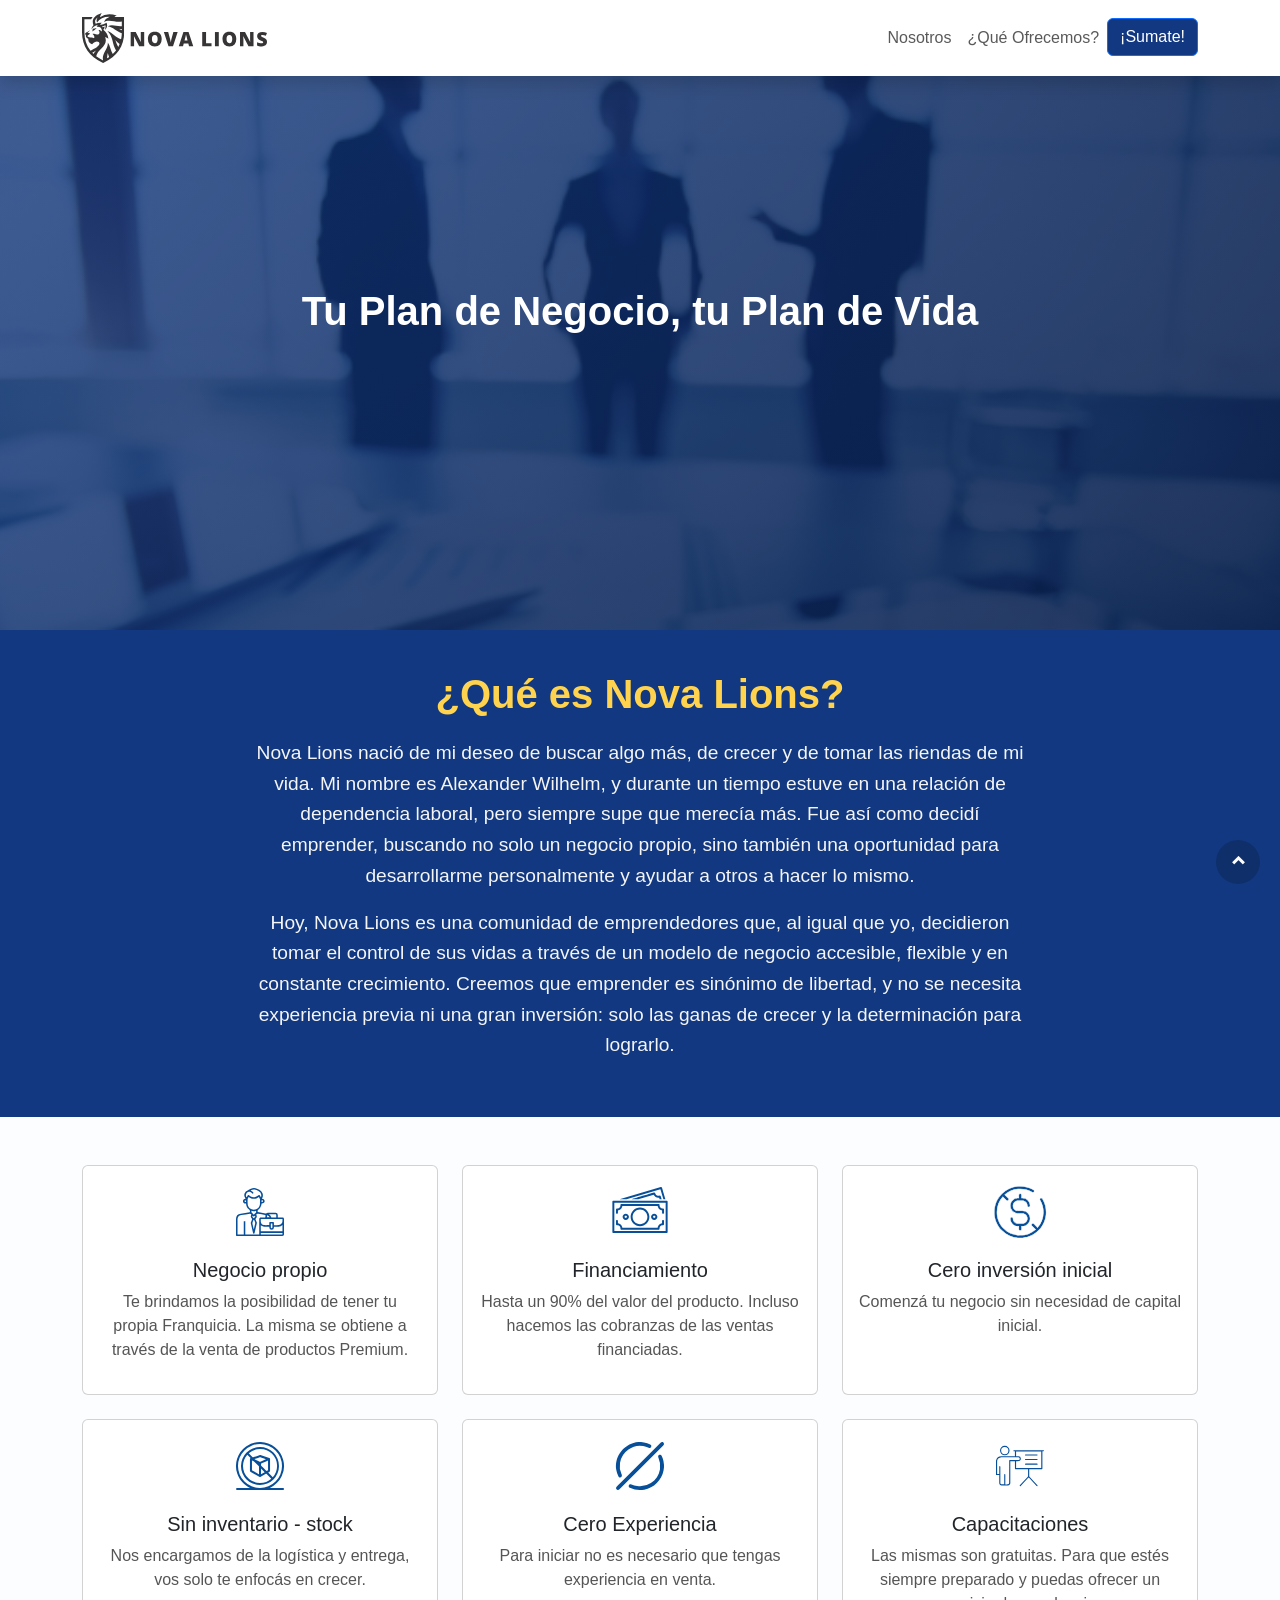
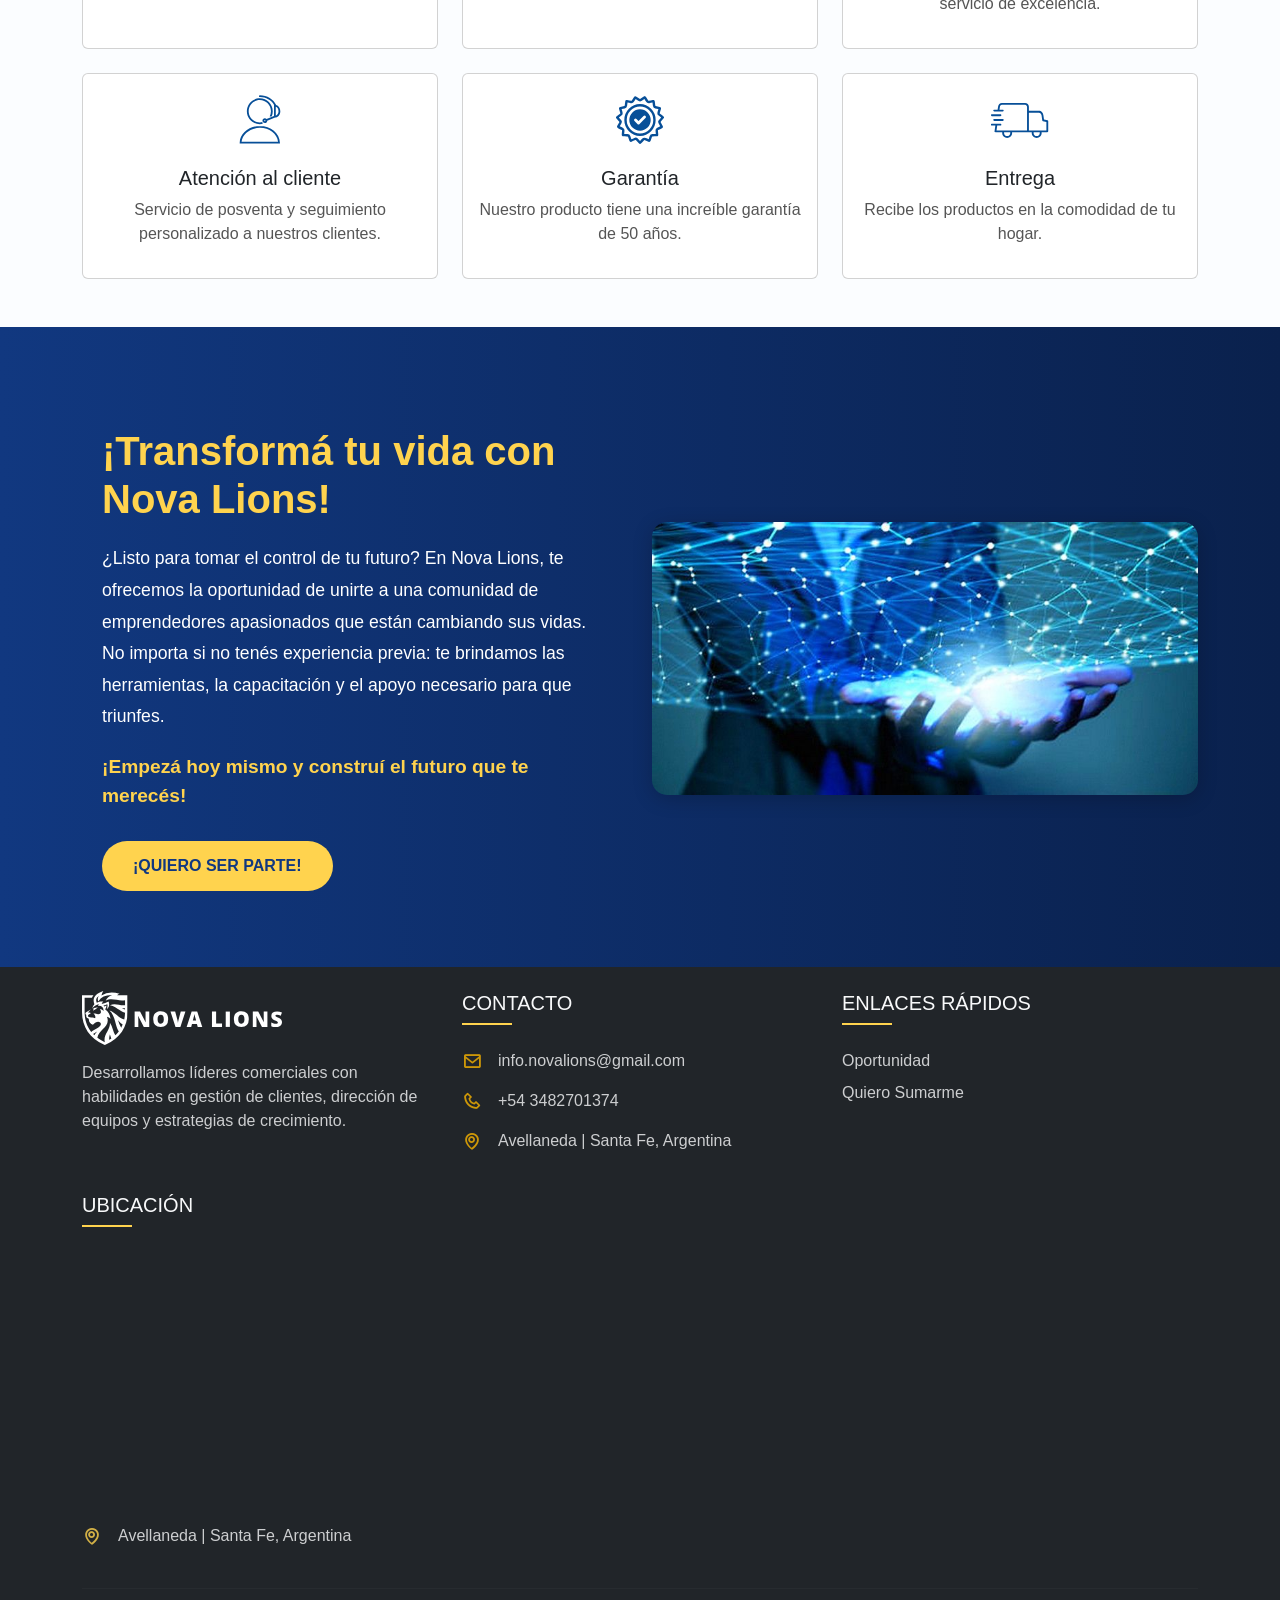
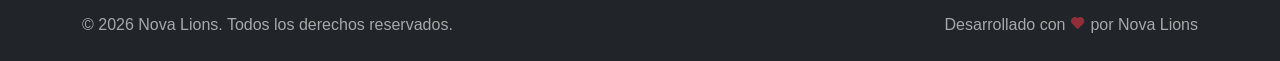
==== commit 60be07a7: "cambiamos para, por" ====
--- a/index.html
+++ b/index.html
@@ -306,7 +306,7 @@
                 </div>
                 <div class="col-md-6 text-center text-md-end">
                     <p class="mb-0" style="opacity: 0.6;">
-                        Desarrollado con <i class="bx bxs-heart" style="color: #dc3545;"></i> para Nova Lions
+                        Desarrollado con <i class="bx bxs-heart" style="color: #dc3545;"></i> por Nova Lions
                     </p>
                 </div>
             </div>
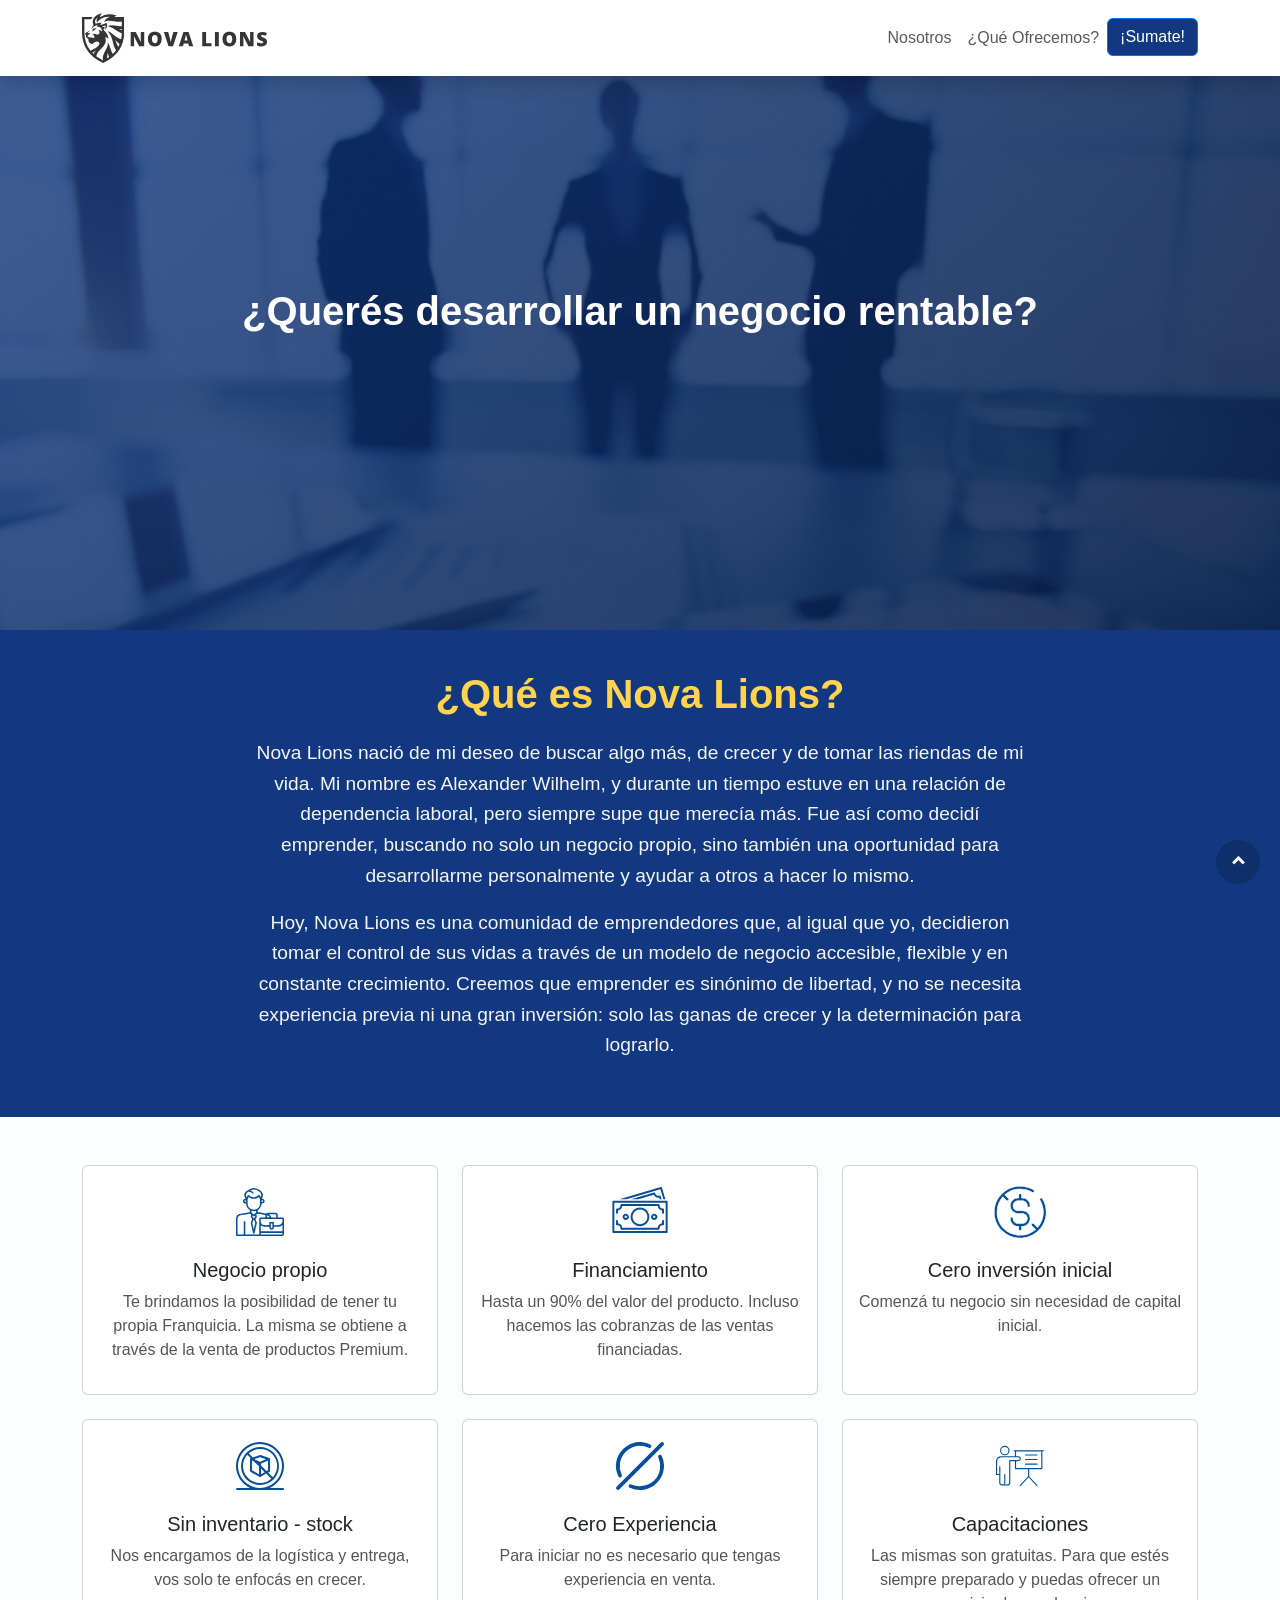
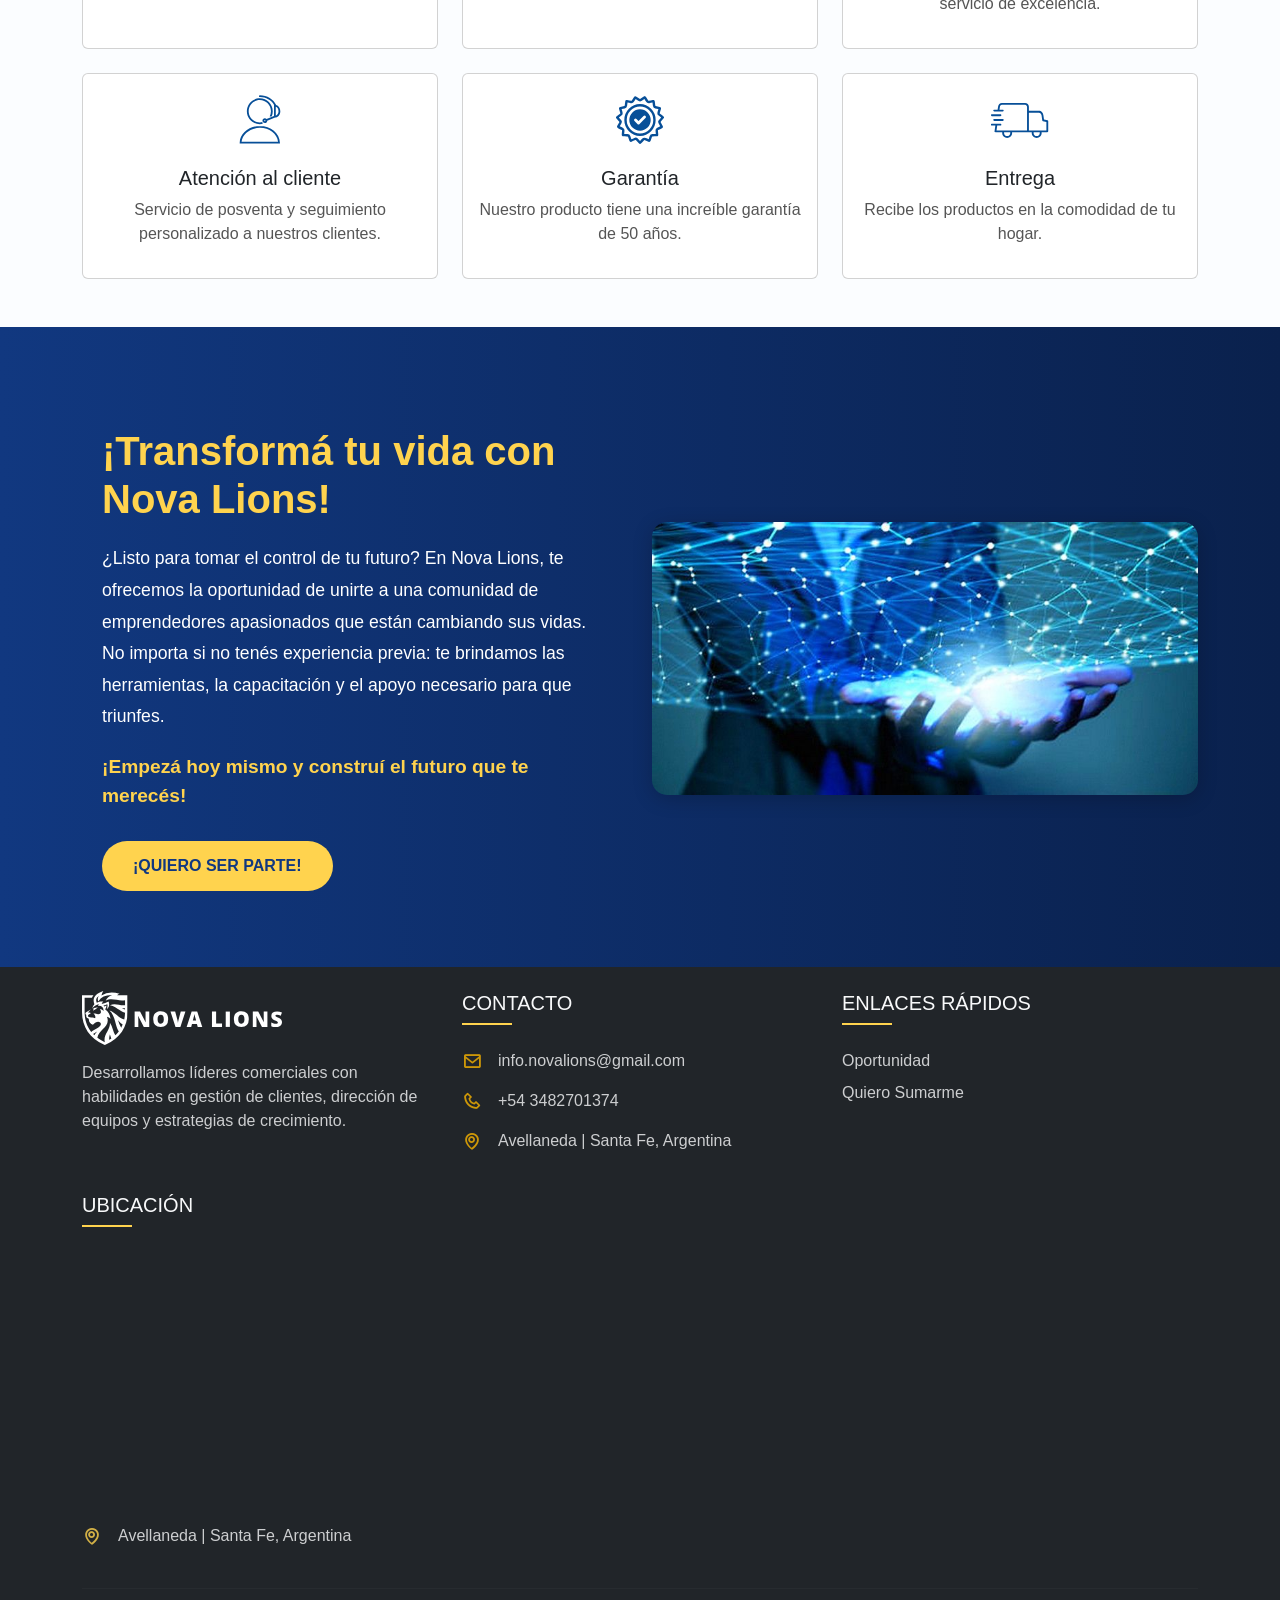
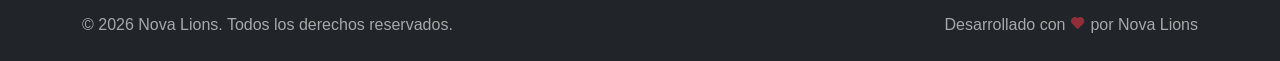
==== commit 4ec13216: "agregamos calculadora y editamos header" ====
--- a/index.html
+++ b/index.html
@@ -7,13 +7,22 @@
     <meta name="description"
         content="Nova Lions - Desarrollamos emprendedores. Oportunidad de negocio propio con capacitación y apoyo continuo">
 
+    <meta property="og:title" content="Nova Lions - Sumate a nuestro equipo">
+    <meta property="og:description" content="Oportunidad de negocio propio con capacitación y apoyo continuo.">
+    <meta property="og:image" content="https://novalions.com.ar/brand/novalions.png">
+    <meta property="og:image:width" content="1200">
+    <meta property="og:image:height" content="630">
+    <meta property="og:url" content="https://novalions.com.ar/">
+    <meta property="og:type" content="website">
+
+
     <link rel="icon" type="image/x-icon" href="brand/novalions.ico">
     <link rel="stylesheet" href="style.css">
     <link href="https://cdn.jsdelivr.net/npm/boxicons@2.1.1/css/boxicons.min.css" rel="stylesheet">
     <link href="https://cdn.jsdelivr.net/npm/bootstrap@5.0.2/dist/css/bootstrap.min.css" rel="stylesheet">
-    <link rel="preload" href="https://fonts.googleapis.com/css2?family=Montserrat:wght@400;600;700&display=swap"
-        as="style">
-    <title>Nova Lions</title>
+    <!-- <link rel="preload" href="https://fonts.googleapis.com/css2?family=Montserrat:wght@400;600;700&display=swap"
+        as="style"> -->
+    <title>Inicio - Nova Lions</title>
 </head>
 
 <body>
@@ -39,8 +48,8 @@
         <div class="container h-100">
             <div class="row h-100 align-items-center">
                 <div class="col-12 text-center">
-                    <h1 class="fw-bold">Tu Plan de Negocio, tu Plan de Vida</h1>
-                   
+                    <h1 class="fw-bold">¿Querés desarrollar un negocio rentable?</h1>
+                    
                 </div>
             </div>
         </div>
@@ -169,7 +178,6 @@
                         <p class="card-description">Recibe los productos en la comodidad de tu hogar.</p>
                     </div>
                 </div>
-
             </div>
         </section>
 
@@ -192,7 +200,6 @@
                             <a href="https://forms.gle/pJMdvJ7jLiH2tkF26" class="btn btn-cta">¡Quiero ser parte!</a>
                         </div>
                     </div>
-                    <!-- Columna de Imagen -->
                     <div class="col-lg-6 col-md-12 image-column">
                         <div class="image-wrapper">
                             <img src="brand/hero.jpg" alt="Emprendedores Nova Lions" class="img-fluid">
@@ -268,34 +275,31 @@
                             <a href="#sumarme" class="text-light" style="opacity: 0.8; text-decoration: none;">Quiero
                                 Sumarme</a>
                         </li>
-
                     </ul>
                 </div>
-            
-
-            <div class="col-lg-12 col-md-6 mb-4 mb-md-0">
-                <h5 class="text-uppercase mb-4" style="color: #f8f9fa;">Ubicación</h5>
-                <div class="map-container mb-3" style="border-radius: 10px; overflow: hidden;">
-                    <iframe
-                        src="https://www.google.com/maps/embed?pb=!1m18!1m12!1m3!1d3485.552569614355!2d-59.656524525365306!3d-29.118887988974965!2m3!1f0!2f0!3f0!3m2!1i1024!2i768!4f13.1!3m3!1m2!1s0x944eba77a3e15001%3A0x5a7fd08a533b02db!2sC.%2020%20574%2C%20S3561BDL%20Avellaneda%2C%20Santa%20Fe!5e0!3m2!1ses!2sar!4v1742830481898!5m2!1ses!2sar"
-                        width="100%" height="250" style="border:0;" allowfullscreen="" loading="lazy"
-                        referrerpolicy="no-referrer-when-downgrade">
-                    </iframe>
-                </div>
-                <ul class="list-unstyled">
-                    <li class="mb-3">
-                        <div class="text-light d-flex align-items-center" style="opacity: 0.8;">
-                            <i class="bx bx-map me-3 fs-5" style="color: #ffd34e;"></i>
-                            Avellaneda | Santa Fe, Argentina
-                        </div>
-                    </li>
-                </ul>
-            </div>
-        </div>
+
+                <div class="col-lg-12 col-md-6 mb-4 mb-md-0">
+                    <h5 class="text-uppercase mb-4" style="color: #f8f9fa;">Ubicación</h5>
+                    <div class="map-container mb-3" style="border-radius: 10px; overflow: hidden;">
+                        <iframe
+                            src="https://www.google.com/maps/embed?pb=!1m18!1m12!1m3!1d3485.552569614355!2d-59.656524525365306!3d-29.118887988974965!2m3!1f0!2f0!3f0!3m2!1i1024!2i768!4f13.1!3m3!1m2!1s0x944eba77a3e15001%3A0x5a7fd08a533b02db!2sC.%2020%20574%2C%20S3561BDL%20Avellaneda%2C%20Santa%20Fe!5e0!3m2!1ses!2sar!4v1742830481898!5m2!1ses!2sar"
+                            width="100%" height="250" style="border:0;" allowfullscreen="" loading="lazy"
+                            referrerpolicy="no-referrer-when-downgrade">
+                        </iframe>
+                    </div>
+                    <ul class="list-unstyled">
+                        <li class="mb-3">
+                            <div class="text-light d-flex align-items-center" style="opacity: 0.8;">
+                                <i class="bx bx-map me-3 fs-5" style="color: #ffd34e;"></i>
+                                Avellaneda | Santa Fe, Argentina
+                            </div>
+                        </li>
+                    </ul>
+                </div>
+            </div>
 
             <hr class="my-4" style="border-color: rgba(255,255,255,0.1);">
 
-            <!-- Copyright -->
             <div class="row align-items-center">
                 <div class="col-md-6 text-center text-md-start">
                     <p class="mb-0" style="opacity: 0.6;">
@@ -315,7 +319,7 @@
 
     <!-- Scripts -->
     <script src="https://cdn.jsdelivr.net/npm/bootstrap@5.0.2/dist/js/bootstrap.bundle.min.js"></script>
-    <script src="/js/scroll-top-button.js"></script>
+    <!-- <script src="/js/scroll-top-button.js"></script> -->
 
     <!-- Back to top button -->
     <a href="#top" class="btn-scroll-top" data-scroll>
--- a/style.css
+++ b/style.css
@@ -1,5 +1,4 @@
-html,
-body {
+html, body {
   background-color: #fbfdff !important;
   font-family: 'Montserrat', sans-serif !important;
 }
@@ -11,8 +10,7 @@
 .img_logo {
   height: 50px;
 }
-
-
+/* hero */
 .masthead_index {
   height: 70vh;
   min-height: 500px;
@@ -42,16 +40,12 @@
   z-index: 2;
 }
 
-
-/* Estilos para la sección "¿Qué es Nova Lions?" */
+/* "¿Qué es Nova Lions?" */
 .about-section {
   background-color: #113880;
   padding: 30px 0;
   color: white;
-
-
-}
-
+}
 
 .about-container {
   max-width: 800px;
@@ -77,10 +71,7 @@
 .about-section:hover {
   background-color: #0a214d;
   transition: background-color 1s ease;
-
-}
-
-
+}
 
 .bg-color-page {
   background-color: #002725;
@@ -91,7 +82,6 @@
   border: 1px solid #ddd;
   border-radius: 10px;
   transition: transform 0.3s ease, box-shadow 0.3s ease;
-
 }
 
 .card-icon img {
@@ -120,7 +110,7 @@
   color: #555;
 }
 
-
+/* Estandarizar */
 .btn-primary {
   color: #fff;
   border-color: none;
@@ -133,30 +123,112 @@
   box-shadow: 0 0 5px #000000fd !important;
 }
 
-@media (max-width: 500px) {
-  .img_logo {
-    height: 40px;
-  }
-}
-
-.iframe-container {
+:root {
+  --primary-blue: #113880;
+  --secondary-blue: #0a214d;
+  --accent-gold: #ffd34e;
+  --text-light: #f5f5f5;
+}
+
+
+/* Estilos para la sección Candidatos */
+.candidatos-section {
+  background: linear-gradient(to right, #113880, #0a214d);
+  background-blend-mode: overlay;
+  padding: 80px 0;
+  color: #ffffff;
+}
+
+.candidatos-section .text-content {
+  padding: 20px;
+  text-align: left;
+}
+
+.candidatos-section .section-title {
+  font-size: 2.5rem;
+  font-weight: bold;
+  margin-bottom: 20px;
+  color: #ffd34e;
+}
+
+.candidatos-section .section-description {
+  font-size: 1.1rem;
+  line-height: 1.8;
+  margin-bottom: 20px;
+}
+
+.candidatos-section .section-highlight {
+  font-size: 1.2rem;
+  font-weight: bold;
+  color: #ffd34e;
+  margin-bottom: 30px;
+}
+
+.candidatos-section .btn-cta {
+  background-color: #ffd34e;
+  color: #113880;
+  font-weight: bold;
+  padding: 12px 30px;
+  border-radius: 50px;
+  text-transform: uppercase;
+  transition: background-color 0.3s ease;
+}
+
+.candidatos-section .btn-cta:hover {
+  background-color: #e6b400;
+}
+
+.candidatos-section .image-wrapper {
+  border-radius: 15px;
+  overflow: hidden;
+  box-shadow: 0 4px 20px rgba(0, 0, 0, 0.2);
+
+}
+
+.candidatos-section .image-wrapper img {
+  width: 100%;
+  height: auto;
+  transition: transform 0.3s ease;
+}
+
+.candidatos-section .image-wrapper img:hover {
+  transform: scale(1.05);
+}
+/* redes sociales */
+.btn-social {
+  width: 40px;
+  height: 40px;
+  display: inline-flex;
+  align-items: center;
+  justify-content: center;
+  transition: all 0.3s ease;
+}
+
+.btn-social:hover {
+  background-color: #ffd34e;
+  border-color: #ffd34e;
+  color: #343a40 !important;
+}
+
+.footer a:hover {
+  opacity: 1 !important;
+  color: #ffd34e !important;
+}
+
+.footer h5 {
   position: relative;
-  width: 100%;
-  height: 0;
-  padding-bottom: 120.0%;
-  overflow: hidden;
-}
-
-.iframe-container iframe {
+  padding-bottom: 10px;
+}
+
+.footer h5::after {
+  content: '';
   position: absolute;
-  top: 0;
   left: 0;
-  width: 100%;
-  height: 100%;
-  border: 0;
-}
-
-
+  bottom: 0;
+  width: 50px;
+  height: 2px;
+  background: #ffd34e;
+}
 
 .btn-scroll-top {
   --si-btn-scroll-top-size: 2.75rem;
@@ -183,13 +255,6 @@
   z-index: 1030;
 }
 
-:root {
-  --primary-blue: #113880;
-  --secondary-blue: #0a214d;
-  --accent-gold: #ffd34e;
-  --text-light: #f5f5f5;
-}
-
 .btn-scroll-top>.btn-scroll-top-icon {
   font-size: var(--si-btn-scroll-top-icon-size);
   font-weight: bold;
@@ -220,106 +285,4 @@
   .btn-scroll-top.show {
     bottom: 1rem;
   }
-}
-
-/* Estilos para la sección Candidatos */
-.candidatos-section {
-  background: url('brand/texture.png'), linear-gradient(to right, #113880, #0a214d);
-  background-blend-mode: overlay;
-  padding: 80px 0;
-  color: #ffffff;
-}
-
-.candidatos-section .text-content {
-  padding: 20px;
-  text-align: left;
-}
-
-.candidatos-section .section-title {
-  font-size: 2.5rem;
-  font-weight: bold;
-  margin-bottom: 20px;
-  color: #ffd34e;
-}
-
-.candidatos-section .section-description {
-  font-size: 1.1rem;
-  line-height: 1.8;
-  margin-bottom: 20px;
-}
-
-.candidatos-section .section-highlight {
-  font-size: 1.2rem;
-  font-weight: bold;
-  color: #ffd34e;
-  margin-bottom: 30px;
-}
-
-.candidatos-section .btn-cta {
-  background-color: #ffd34e;
-  color: #113880;
-  font-weight: bold;
-  padding: 12px 30px;
-  border-radius: 50px;
-  text-transform: uppercase;
-  transition: background-color 0.3s ease;
-}
-
-.candidatos-section .btn-cta:hover {
-  background-color: #e6b400;
-
-}
-
-.candidatos-section .image-wrapper {
-  border-radius: 15px;
-  overflow: hidden;
-  box-shadow: 0 4px 20px rgba(0, 0, 0, 0.2);
-  
-}
-
-.candidatos-section .image-wrapper img {
-  width: 100%;
-  height: auto;
-  transition: transform 0.3s ease;
-}
-
-.candidatos-section .image-wrapper img:hover {
-  transform: scale(1.05);
-  /* Efecto de zoom al pasar el mouse */
-}
-
-
-.btn-social {
-  width: 40px;
-  height: 40px;
-  display: inline-flex;
-  align-items: center;
-  justify-content: center;
-  transition: all 0.3s ease;
-}
-
-.btn-social:hover {
-  background-color: #ffd34e;
-  border-color: #ffd34e;
-  color: #343a40 !important;
-}
-
-.footer a:hover {
-  opacity: 1 !important;
-  color: #ffd34e !important;
-}
-
-.footer h5 {
-  position: relative;
-  padding-bottom: 10px;
-}
-
-.footer h5::after {
-  content: '';
-  position: absolute;
-  left: 0;
-  bottom: 0;
-  width: 50px;
-  height: 2px;
-  background: #ffd34e;
 }
